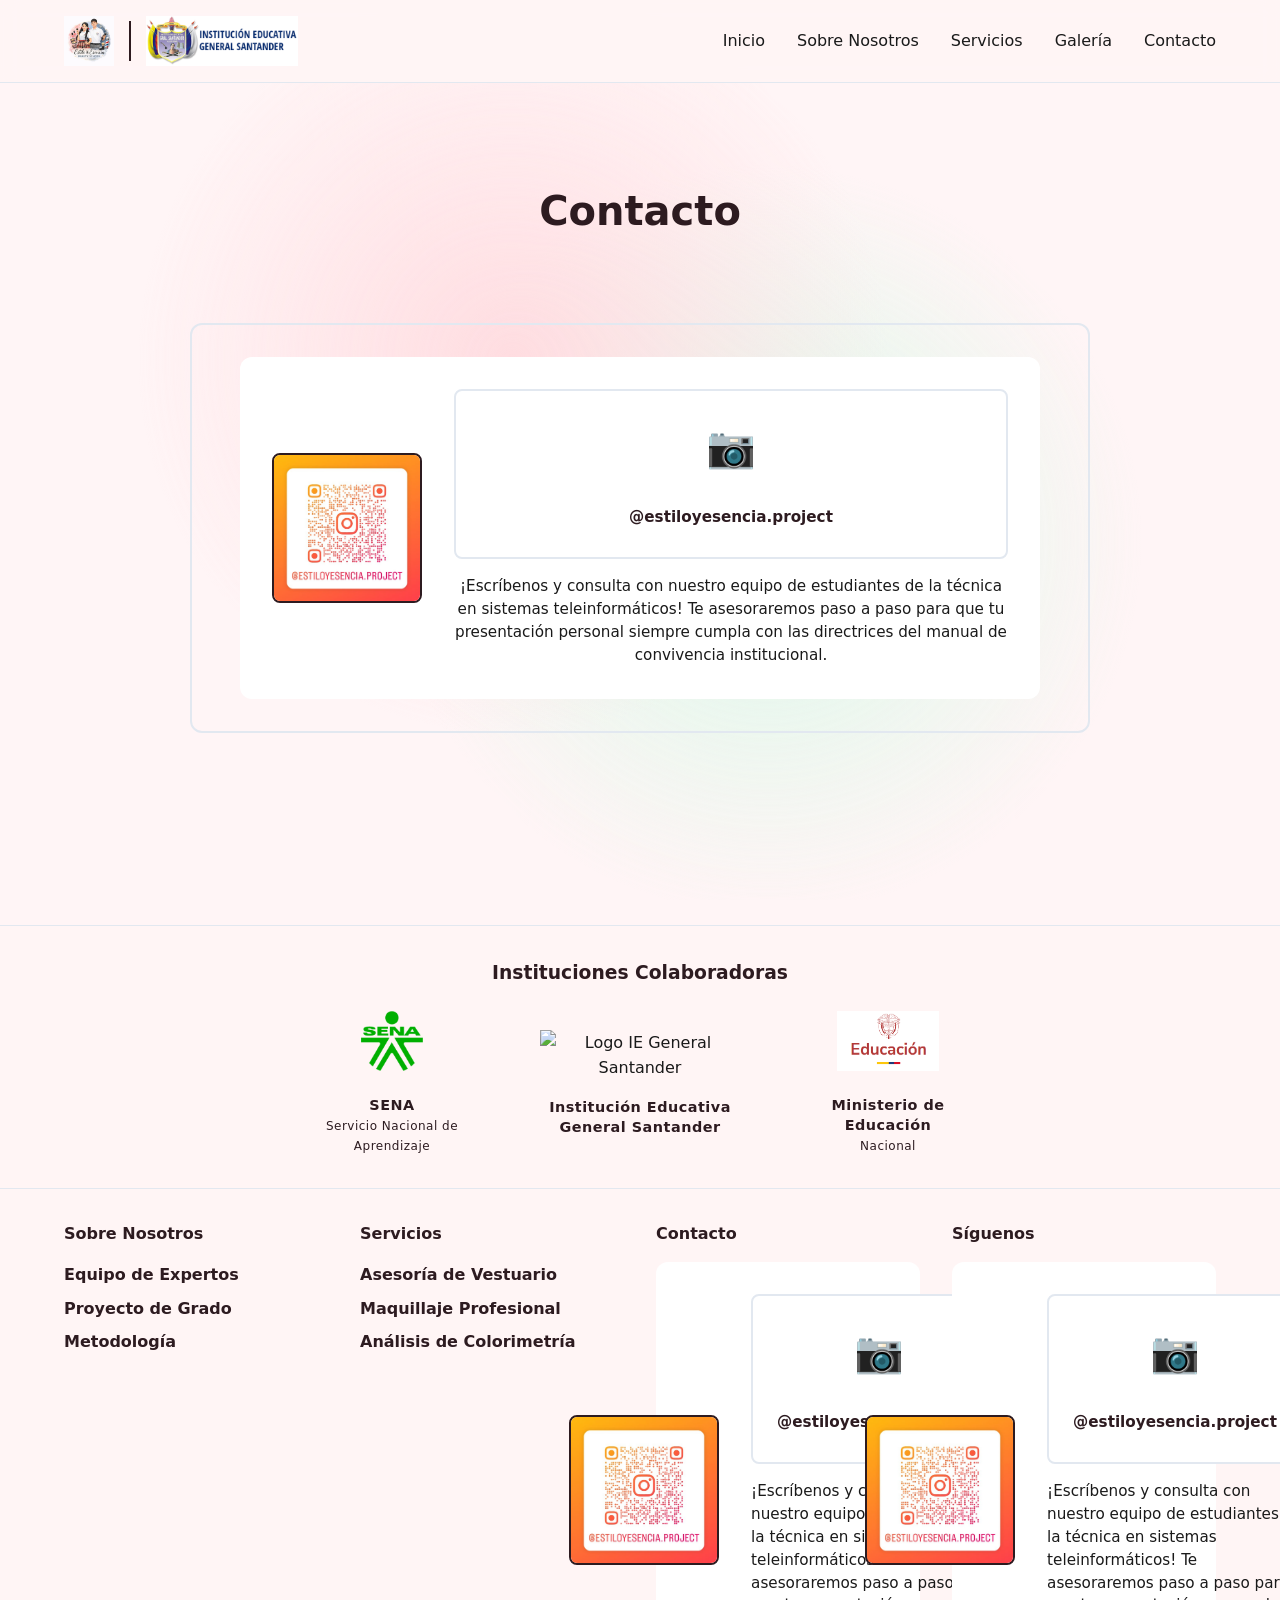
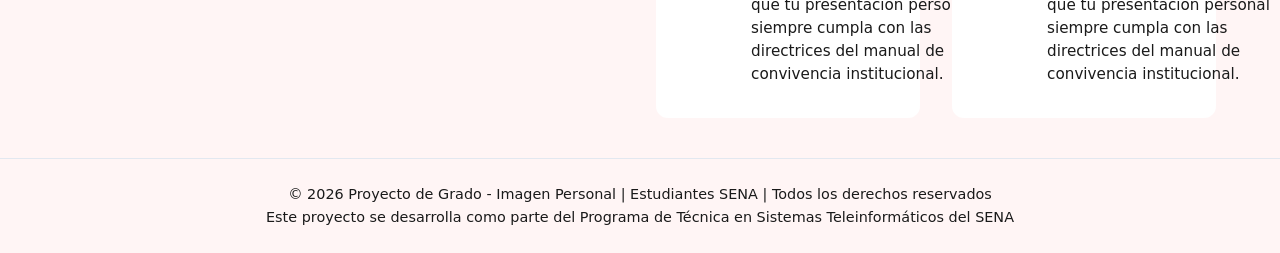
==== contacto.html @ 5fbb7114 "UI/UX Refactor: Update color palette, contrast and add interactive cursor effect" ====
<!DOCTYPE html>
<html lang="es">
<head>
    <meta charset="UTF-8">
    <meta name="viewport" content="width=device-width, initial-scale=1.0">
    <title>Contacto - Proyecto de Grado Imagen Personal</title>
    <link rel="stylesheet" href="css/global.css">
    <link rel="stylesheet" href="css/contacto.css">
</head>
<body>
    <!-- NAVBAR -->
    <nav class="navbar">
        <div class="navbar-container">
            <div class="navbar-brand logo-container">
                <img src="assets/images/escudo.jpg" alt="Escudo" class="brand-logo">
                <div class="brand-divider"></div>
                <img src="assets/images/IE_general_santander.png" alt="IE General Santander" class="brand-logo">
            </div>
            <ul class="nav-menu">
                <li><a href="index.html" class="nav-link" data-page="inicio">Inicio</a></li>
                <li><a href="sobre-mi.html" class="nav-link" data-page="sobre-mi">Sobre Nosotros</a></li>
                <li><a href="servicios.html" class="nav-link" data-page="servicios">Servicios</a></li>
                <li><a href="galeria.html" class="nav-link" data-page="galeria">Galería</a></li>
                <li><a href="contacto.html" class="nav-link" data-page="contacto">Contacto</a></li>
            </ul>
        </div>
    </nav>

    <!-- CONTENIDO PRINCIPAL -->
    <main class="container">
        <section class="contact-section">
            <div class="contact-header">
                <h2>Contacto</h2>
            </div>
            <div class="contact-quick-options" style="text-align: center;">
                <div class="instagram-contact-container">
                    <img src="assets/images/instagram_qr.jpeg" alt="Instagram QR" class="ig-qr">
                    <div class="ig-info">
                        <a href="https://www.instagram.com/estiloyesencia.project?utm_source=qr&igsh=MWtpdmNqeDRlZnhzNg==" class="quick-btn instagram" target="_blank" rel="noopener noreferrer">
                            <span class="icon">📷</span>
                            <span class="label">@estiloyesencia.project</span>
                        </a>
                        <p class="ig-copy">¡Escríbenos y consulta con nuestro equipo de estudiantes de la técnica en sistemas teleinformáticos! Te asesoraremos paso a paso para que tu presentación personal siempre cumpla con las directrices del manual de convivencia institucional.</p>
                    </div>
                </div>
            </div>
        </section>
    </main>

    <!-- FOOTER -->
    <footer class="footer">
        <div class="footer-institutional-logos">
            <h3>Instituciones Colaboradoras</h3>
            <div class="logos-container">
                <div class="logo-item">
                    <img src="assets/images/sena.png" alt="Logo SENA" class="institutional-logo">
                    <p class="institutional-text"><strong>SENA</strong><br><small>Servicio Nacional de Aprendizaje</small></p>
                </div>
                <div class="logo-item">
                    <img src="assets/images/IE_General_Santander.jpg" alt="Logo IE General Santander" class="institutional-logo">
                    <p class="institutional-text"><strong>Institución Educativa General Santander</strong></p>
                </div>
                <div class="logo-item">
                    <img src="assets/images/Ministerio de educacion.png" alt="Logo Ministerio de Educación" class="institutional-logo">
                    <p class="institutional-text"><strong>Ministerio de Educación</strong><br><small>Nacional</small></p>
                </div>
                
            </div>
        </div>

        <div class="footer-container">
            <div class="footer-section">
                <h4>Sobre Nosotros</h4>
                <ul>
                    <li><a href="sobre-mi.html">Equipo de Expertos</a></li>
                    <li><a href="index.html">Proyecto de Grado</a></li>
                    <li><a href="sobre-mi.html">Metodología</a></li>
                </ul>
            </div>
            
            <div class="footer-section">
                <h4>Servicios</h4>
                <ul>
                    <li><a href="servicios.html">Asesoría de Vestuario</a></li>
                    <li><a href="servicios.html">Maquillaje Profesional</a></li>
                    <li><a href="servicios.html">Análisis de Colorimetría</a></li>
                </ul>
            </div>

            <div class="footer-section">
                <h4>Contacto</h4>
                <ul>
                    
                    <li><div class="instagram-contact-container">
                    <img src="assets/images/instagram_qr.jpeg" alt="Instagram QR" class="ig-qr">
                    <div class="ig-info">
                        <a href="https://www.instagram.com/estiloyesencia.project?utm_source=qr&igsh=MWtpdmNqeDRlZnhzNg==" class="quick-btn instagram" target="_blank" rel="noopener noreferrer">
                            <span class="icon">📷</span>
                            <span class="label">@estiloyesencia.project</span>
                        </a>
                        <p class="ig-copy">¡Escríbenos y consulta con nuestro equipo de estudiantes de la técnica en sistemas teleinformáticos! Te asesoraremos paso a paso para que tu presentación personal siempre cumpla con las directrices del manual de convivencia institucional.</p>
                    </div>
                </div></li>
                    
                </ul>
            </div>

            <div class="footer-section">
                <h4>Síguenos</h4>
                <div class="social-icons">
                    
                    <div class="instagram-contact-container">
                    <img src="assets/images/instagram_qr.jpeg" alt="Instagram QR" class="ig-qr">
                    <div class="ig-info">
                        <a href="https://www.instagram.com/estiloyesencia.project?utm_source=qr&igsh=MWtpdmNqeDRlZnhzNg==" class="quick-btn instagram" target="_blank" rel="noopener noreferrer">
                            <span class="icon">📷</span>
                            <span class="label">@estiloyesencia.project</span>
                        </a>
                        <p class="ig-copy">¡Escríbenos y consulta con nuestro equipo de estudiantes de la técnica en sistemas teleinformáticos! Te asesoraremos paso a paso para que tu presentación personal siempre cumpla con las directrices del manual de convivencia institucional.</p>
                    </div>
                </div>
                    
                </div>
            </div>
        </div>

        <div class="footer-bottom">
            <p>&copy; 2026 Proyecto de Grado - Imagen Personal | Estudiantes SENA | Todos los derechos reservados</p>
            <p class="footer-disclaimer">Este proyecto se desarrolla como parte del Programa de Técnica en Sistemas Teleinformáticos del SENA</p>
        </div>
    </footer>

    <script src="js/main.js"></script>
</body>
</html>
---- css/global.css ----
/* GLOBAL.CSS - Estilos Compartidos y Tema */

* {
    margin: 0;
    padding: 0;
    box-sizing: border-box;
}

:root {
    --primary-color: #2D1B20;
    --text-color: #1A1A1A;
    --light-bg: #FFF5F6;
    --border-color: #e2e8f0;
    --white: #ffffff;
    
    --blob-rose: #FFD6DB;
    --blob-mint: #D1FAE5;
    --spark-neon: #39ff14;
    --spark-rose: #ff66b2;

    --font-main: 'Inter', 'Segoe UI', system-ui, sans-serif;
    --font-size-base: 16px;
    --line-height-base: 1.6;

    --spacing-xs: 0.5rem;
    --spacing-sm: 1rem;
    --spacing-md: 1.5rem;
    --spacing-lg: 2rem;
    --spacing-xl: 3rem;
}

html {
    scroll-behavior: smooth;
}

body {
    font-family: var(--font-main);
    font-size: var(--font-size-base);
    line-height: var(--line-height-base);
    color: var(--text-color);
    background-color: var(--light-bg);
    overflow-x: hidden;
    position: relative;
    z-index: 0;
}

/* Base Content Layer */
.container, .navbar, .footer {
    position: relative;
    z-index: 1;
    pointer-events: auto;
}

/* Translucent Gradient Blobs */
.background-blobs {
    position: fixed;
    top: 0;
    left: 0;
    width: 100vw;
    height: 100vh;
    z-index: -1;
    pointer-events: none;
    background-image: 
        radial-gradient(circle at calc(var(--mouse-x, 50%) - 10%) calc(var(--mouse-y, 50%) - 10%), var(--blob-rose) 0%, transparent 40%),
        radial-gradient(circle at calc(var(--mouse-x, 50%) + 10%) calc(var(--mouse-y, 50%) + 10%), var(--blob-mint) 0%, transparent 40%);
    opacity: 0.8;
    transition: background 0.1s ease;
}

/* Cursor Sparks Canvas/Elements */
.cursor-spark {
    position: fixed;
    width: 6px;
    height: 6px;
    border-radius: 50%;
    pointer-events: none;
    z-index: -2;
    transition: transform 0.6s ease-out, opacity 0.6s ease-out;
}

/* Micro-scale interaction on structural elements */
.profile-card, .service-card, .gallery-item, .logo-item, .btn {
    transition: transform 0.3s ease, opacity 0.3s ease;
}

.profile-card:hover, .service-card:hover, .gallery-item:hover, .logo-item:hover {
    transform: scale(1.01);
}

h1, h2, h3, h4 {
    color: var(--primary-color);
    font-weight: 700;
    margin-bottom: var(--spacing-md);
}

a {
    color: var(--primary-color);
    text-decoration: none;
    transition: color 0.3s ease;
    font-weight: 600;
}

a:hover {
    color: var(--text-color);
}

.navbar {
    background-color: rgba(255, 245, 246, 0.9);
    border-bottom: 1px solid var(--border-color);
    padding: var(--spacing-sm) 0;
    position: sticky;
    top: 0;
    backdrop-filter: blur(10px);
}

.navbar-container {
    max-width: 1200px;
    margin: 0 auto;
    padding: 0 var(--spacing-md);
    display: flex;
    justify-content: space-between;
    align-items: center;
}

.logo-container {
    display: flex;
    align-items: center;
    gap: 15px;
}

.brand-logo {
    height: 50px;
    object-fit: contain;
}

.brand-divider {
    width: 2px;
    height: 40px;
    background-color: var(--primary-color);
}

.nav-menu {
    display: flex;
    list-style: none;
    gap: var(--spacing-lg);
}

.nav-link {
    color: var(--text-color);
    font-weight: 500;
    padding-bottom: 0.25rem;
}

.nav-link:hover {
    color: var(--primary-color);
}

.btn {
    display: inline-block;
    padding: var(--spacing-sm) var(--spacing-lg);
    border-radius: 8px;
    font-weight: 600;
    cursor: pointer;
    text-align: center;
    border: 2px solid var(--primary-color);
}

.btn-primary {
    background-color: var(--primary-color);
    color: var(--light-bg);
}

.btn-primary:hover {
    background-color: var(--text-color);
    color: var(--white);
}

.btn-secondary {
    background-color: transparent;
    color: var(--primary-color);
}

.btn-secondary:hover {
    background-color: var(--primary-color);
    color: var(--light-bg);
}

.container {
    max-width: 1200px;
    margin: 0 auto;
    padding: var(--spacing-xl) var(--spacing-md);
}

.footer {
    background-color: rgba(255, 245, 246, 0.9);
    border-top: 1px solid var(--border-color);
    margin-top: var(--spacing-xl);
}

.footer-institutional-logos {
    padding: var(--spacing-lg) var(--spacing-md);
    text-align: center;
    border-bottom: 1px solid var(--border-color);
}

.logos-container {
    display: flex;
    justify-content: center;
    gap: var(--spacing-xl);
    flex-wrap: wrap;
    align-items: center;
}

.logo-item {
    text-align: center;
    max-width: 200px;
}

.institutional-logo {
    height: 60px;
    margin-bottom: var(--spacing-sm);
    object-fit: contain;
}

.institutional-text {
    font-family: var(--font-main);
    font-weight: 600;
    font-size: 0.9rem;
    color: var(--primary-color);
    line-height: 1.4;
    letter-spacing: 0.5px;
}

.institutional-text small {
    font-weight: 400;
}

.footer-container {
    max-width: 1200px;
    margin: 0 auto;
    padding: var(--spacing-lg) var(--spacing-md);
    display: grid;
    grid-template-columns: repeat(auto-fit, minmax(200px, 1fr));
    gap: var(--spacing-lg);
}

.footer-section h4 {
    margin-bottom: var(--spacing-sm);
}

.footer-section ul {
    list-style: none;
}

.footer-section li {
    margin-bottom: var(--spacing-xs);
}

.footer-bottom {
    text-align: center;
    padding: var(--spacing-md);
    border-top: 1px solid var(--border-color);
    font-size: 0.9rem;
    color: var(--text-color);
}

.instagram-contact-container {
    display: flex;
    align-items: center;
    justify-content: center;
    gap: var(--spacing-lg);
    background: var(--white);
    padding: var(--spacing-lg);
    border-radius: 12px;
    box-shadow: var(--shadow-light);
    max-width: 800px;
    margin: 0 auto;
}

.ig-qr {
    width: 150px;
    height: 150px;
    object-fit: cover;
    border-radius: 8px;
    border: 2px solid var(--primary-color);
}

.ig-info {
    flex: 1;
    display: flex;
    flex-direction: column;
    gap: var(--spacing-sm);
}

.quick-btn.instagram {
    display: inline-flex;
    align-items: center;
    gap: 10px;
    font-size: 1.2rem;
}

.ig-copy {
    font-size: 0.95rem;
    line-height: 1.5;
    color: var(--text-color);
}

@media (max-width: 768px) {
    .instagram-contact-container {
        flex-direction: column;
        text-align: center;
    }
}
---- css/contacto.css ----
/* =========================================
   CONTACTO.CSS - Estilos de la Página de Contacto
   Layout Responsivo de 1 Columna
   ========================================= */

/* SECCIÓN CONTACTO */
.contact-section {
    padding: var(--spacing-xl) 0;
    max-width: 900px;
    margin: 0 auto;
}

.contact-header {
    text-align: center;
    margin-bottom: var(--spacing-xl);
}

.contact-header h2 {
    font-size: 2.5rem;
    font-family: var(--font-script);
    color: var(--primary-color);
    margin-bottom: var(--spacing-md);
    position: relative;
    padding-bottom: var(--spacing-lg);
}

.contact-header h2::after {
    content: '';
    position: absolute;
    bottom: 0;
    left: 50%;
    transform: translateX(-50%);
    width: 80px;
    height: 3px;
    background: linear-gradient(90deg, transparent, var(--accent-color), transparent);
    border-radius: 2px;
}

.contact-subtitle {
    font-size: 1.1rem;
    color: var(--text-color);
    font-style: italic;
    opacity: 0.85;
    max-width: 700px;
    margin: 0 auto;
    line-height: 1.6;
}

/* SECCIÓN RÁPIDA DE CONTACTO */
.contact-quick-options {
    background: linear-gradient(135deg, var(--secondary-color), var(--white));
    padding: var(--spacing-lg);
    border-radius: 12px;
    border: 2px solid var(--border-color);
    margin-bottom: var(--spacing-xl);
    text-align: center;
}

.contact-quick-options h3 {
    color: var(--primary-color);
    margin-bottom: var(--spacing-lg);
    font-size: 1.3rem;
}

.quick-contact-buttons {
    display: grid;
    grid-template-columns: repeat(auto-fit, minmax(120px, 1fr));
    gap: var(--spacing-md);
}

.quick-btn {
    display: flex;
    flex-direction: column;
    align-items: center;
    justify-content: center;
    padding: var(--spacing-md);
    background: var(--white);
    border: 2px solid var(--border-color);
    border-radius: 8px;
    text-decoration: none;
    transition: all 0.3s ease;
    color: var(--text-color);
}

.quick-btn:hover {
    transform: translateY(-6px);
    box-shadow: var(--shadow-medium);
    border-color: var(--accent-color);
}

.quick-btn .icon {
    font-size: 2.5rem;
    margin-bottom: var(--spacing-sm);
}

.quick-btn .label {
    font-weight: 600;
    color: var(--primary-color);
    font-size: 0.95rem;
    margin-bottom: 4px;
}

.quick-btn .sublabel {
    font-size: 0.75rem;
    color: #999;
}

/* DIVISOR */
.contact-divider {
    text-align: center;
    margin: var(--spacing-xl) 0;
    position: relative;
    color: #999;
    font-size: 0.9rem;
}

.contact-divider::before {
    content: '';
    position: absolute;
    top: 50%;
    left: 0;
    right: 0;
    height: 1px;
    background: var(--border-color);
}

.contact-divider span {
    position: relative;
    background: var(--white);
    padding: 0 var(--spacing-md);
}

/* CONTENEDOR DEL FORMULARIO */
.contact-form-wrapper {
    display: grid;
    grid-template-columns: 1fr;
    gap: var(--spacing-lg);
}

/* FORMULARIO */
.contact-form {
    background: linear-gradient(135deg, var(--secondary-color), var(--white));
    padding: var(--spacing-lg);
    border: 2px solid var(--border-color);
    border-radius: 12px;
    box-shadow: var(--shadow-light);
}

.contact-form h3 {
    color: var(--primary-color);
    margin-bottom: var(--spacing-md);
    font-size: 1.4rem;
}

.form-subtitle {
    color: var(--text-color);
    font-size: 0.95rem;
    margin-bottom: var(--spacing-lg);
    opacity: 0.85;
}

/* GRUPOS DE FORMULARIO */
.form-group {
    margin-bottom: var(--spacing-lg);
}

.form-group label {
    display: block;
    margin-bottom: 8px;
    color: var(--primary-color);
    font-weight: 600;
    font-size: 0.95rem;
}

.form-group input,
.form-group select,
.form-group textarea {
    width: 100%;
    padding: 12px;
    border: 2px solid var(--border-color);
    border-radius: 6px;
    font-size: 1rem;
    font-family: inherit;
    transition: all 0.3s ease;
    background-color: var(--white);
}

.form-group input:focus,
.form-group select:focus,
.form-group textarea:focus {
    outline: none;
    border-color: var(--accent-color);
    box-shadow: 0 0 0 3px rgba(232, 163, 176, 0.1);
    background-color: rgba(245, 230, 232, 0.3);
}

.form-group input::placeholder,
.form-group textarea::placeholder {
    color: #ccc;
}

.form-group textarea {
    resize: vertical;
    min-height: 120px;
}

/* FILA DE FORMULARIO (FECHA Y HORA LADO A LADO) */
.form-row {
    display: grid;
    grid-template-columns: 1fr 1fr;
    gap: var(--spacing-md);
}

/* BOTÓN DE ENVÍO */
.form-submit {
    display: flex;
    justify-content: center;
    margin-top: var(--spacing-lg);
}

.form-submit .btn {
    min-width: 220px;
    padding: 14px 30px;
    font-size: 1rem;
}

/* CAJA DE INFORMACIÓN */
.contact-info-box {
    background: linear-gradient(135deg, #d4e8f0, var(--white));
    padding: var(--spacing-lg);
    border: 2px solid #a8d8f0;
    border-radius: 12px;
    box-shadow: var(--shadow-light);
}

.contact-info-box h3 {
    color: var(--primary-color);
    margin-bottom: var(--spacing-lg);
    font-size: 1.3rem;
    text-align: center;
}

.info-content {
    display: grid;
    grid-template-columns: 1fr;
    gap: var(--spacing-md);
}

.info-item {
    display: flex;
    gap: var(--spacing-md);
    padding: var(--spacing-md);
    background: var(--white);
    border-radius: 8px;
    border-left: 4px solid #a8d8f0;
}

.info-icon {
    font-size: 2rem;
    flex-shrink: 0;
}

.info-item strong {
    display: block;
    color: var(--primary-color);
    margin-bottom: 4px;
    font-size: 0.95rem;
}

.info-item p {
    font-size: 0.9rem;
    color: var(--text-color);
    margin: 0;
    line-height: 1.6;
}

.info-item a {
    color: var(--accent-color);
    font-weight: 600;
    text-decoration: none;
}

.info-item a:hover {
    text-decoration: underline;
}

/* RESPONSIVE */
@media (max-width: 768px) {
    .contact-section {
        padding: var(--spacing-lg) 0;
    }

    .contact-header h2 {
        font-size: 1.8rem;
        margin-bottom: var(--spacing-sm);
        padding-bottom: var(--spacing-md);
    }

    .contact-subtitle {
        font-size: 0.95rem;
    }

    .contact-quick-options {
        padding: var(--spacing-md);
        margin-bottom: var(--spacing-lg);
    }

    .quick-contact-buttons {
        grid-template-columns: repeat(2, 1fr);
        gap: var(--spacing-sm);
    }

    .quick-btn {
        padding: var(--spacing-sm);
    }

    .quick-btn .icon {
        font-size: 2rem;
    }

    .contact-form-wrapper {
        gap: var(--spacing-md);
    }

    .contact-form,
    .contact-info-box {
        padding: var(--spacing-md);
    }

    .form-row {
        grid-template-columns: 1fr;
        gap: var(--spacing-sm);
    }

    .form-submit .btn {
        min-width: 100%;
    }

    .info-item {
        flex-direction: column;
        align-items: flex-start;
    }

    .info-icon {
        font-size: 1.5rem;
    }
}

@media (max-width: 480px) {
    .contact-section {
        padding: var(--spacing-md) 0;
    }

    .contact-header h2 {
        font-size: 1.5rem;
    }

    .contact-subtitle {
        font-size: 0.9rem;
    }

    .quick-contact-buttons {
        grid-template-columns: 1fr;
    }

    .contact-divider {
        margin: var(--spacing-lg) 0;
    }

    .form-group input,
    .form-group select,
    .form-group textarea {
        padding: 10px;
        font-size: 16px;
    }

    .form-group label {
        font-size: 0.9rem;
    }

    .info-content {
        gap: var(--spacing-sm);
    }

    .info-item {
        padding: var(--spacing-sm);
    }
}

/* FORMULARIO DE CONTACTO */
.contact-form {
    background: linear-gradient(135deg, var(--secondary-color), var(--white));
    padding: var(--spacing-lg);
    border-radius: 12px;
    box-shadow: var(--shadow-light);
    border: 2px solid var(--border-color);
}

/* FORMULARIO DE AGENDAMIENTO UNIVERSAL */
.booking-form {
    width: 100%;
}

.booking-form h3 {
    color: var(--primary-color);
    margin-bottom: var(--spacing-md);
    font-size: 1.5rem;
    font-weight: 700;
    text-align: center;
}

.booking-form .form-subtitle {
    text-align: center;
    color: var(--text-color);
    margin-bottom: var(--spacing-lg);
    font-size: 0.95rem;
    font-weight: 500;
    opacity: 0.85;
}

.booking-form .form-group {
    margin-bottom: var(--spacing-md);
}

.booking-form label {
    display: block;
    margin-bottom: var(--spacing-xs);
    color: var(--primary-color);
    font-weight: 700;
    font-size: 0.95rem;
}

.booking-form input,
.booking-form select,
.booking-form textarea {
    width: 100%;
    padding: var(--spacing-sm);
    border: 2px solid var(--border-color);
    border-radius: 8px;
    font-family: var(--font-main);
    font-size: 1rem;
    color: var(--text-color);
    background-color: var(--white);
    transition: all 0.3s ease;
}

.booking-form input:focus,
.booking-form select:focus,
.booking-form textarea:focus {
    outline: none;
    border-color: var(--accent-color);
    box-shadow: 0 0 0 4px rgba(232, 163, 176, 0.15);
    background-color: #fefbfc;
}

.booking-form select {
    cursor: pointer;
    appearance: none;
    background-image: url("data:image/svg+xml;charset=UTF-8,%3csvg xmlns='http://www.w3.org/2000/svg' viewBox='0 0 24 24' fill='none' stroke='%23e8a3b0' stroke-width='2' stroke-linecap='round' stroke-linejoin='round'%3e%3cpolyline points='6 9 12 15 18 9'%3e%3c/polyline%3e%3c/svg%3e");
    background-repeat: no-repeat;
    background-position: right 8px center;
    background-size: 20px;
    padding-right: 35px;
}

.booking-form select option {
    color: var(--text-color);
    background-color: var(--white);
    padding: var(--spacing-md);
}

.booking-form select option:checked {
    background: linear-gradient(var(--accent-light), var(--accent-light));
    color: var(--primary-color);
}

.form-row {
    display: flex;
    gap: var(--spacing-md);
}

.form-row .form-group {
    flex: 1;
}

.booking-form textarea {
    resize: vertical;
    min-height: 100px;
}

/* BOTÓN DE ENVÍO DEL FORMULARIO */
.form-submit {
    margin-top: var(--spacing-lg);
}

.form-submit .btn {
    width: 100%;
    padding: var(--spacing-md) var(--spacing-lg);
    font-size: 1rem;
    letter-spacing: 1px;
    transition: all 0.4s cubic-bezier(0.4, 0, 0.2, 1);
}

.form-submit .btn:hover {
    transform: translateY(-2px);
}

.form-submit .btn:active {
    transform: translateY(0);
}

.form-group {
    margin-bottom: var(--spacing-md);
}

.form-group label {
    display: block;
    margin-bottom: var(--spacing-xs);
    color: var(--primary-color);
    font-weight: 700;
    font-size: 0.95rem;
}

.form-group input,
.form-group textarea {
    width: 100%;
    padding: var(--spacing-sm);
    border: 2px solid var(--border-color);
    border-radius: 6px;
    font-family: var(--font-main);
    font-size: 1rem;
    color: var(--text-color);
    background-color: var(--white);
    transition: all 0.3s ease;
}

.form-group input:focus,
.form-group textarea:focus {
    outline: none;
    border-color: var(--accent-color);
    box-shadow: 0 0 0 4px rgba(232, 163, 176, 0.15);
    background-color: #fefbfc;
}

.contact-form .btn {
    width: 100%;
    margin-top: var(--spacing-md);
}

/* INFORMACIÓN DE CONTACTO Y REDES SOCIALES */
.contact-info {
    display: flex;
    flex-direction: column;
    gap: var(--spacing-lg);
}
    font-weight: 600;
}

.social-links {
    display: flex;
    flex-direction: column;
    gap: var(--spacing-md);
}

.social-link {
    display: flex;
    align-items: center;
    gap: var(--spacing-md);
    padding: var(--spacing-md);
    border: 2px solid var(--border-color);
    border-radius: 10px;
    background: linear-gradient(135deg, var(--white), var(--secondary-color));
    color: var(--text-color);
    text-decoration: none;
    transition: all 0.4s cubic-bezier(0.4, 0, 0.2, 1);
    font-weight: 700;
    box-shadow: var(--shadow-light);
    letter-spacing: 0.5px;
}

.social-link:hover {
    transform: translateY(-4px);
    box-shadow: var(--shadow-medium);
}

.social-link .icon {
    font-size: 1.75rem;
    display: flex;
    align-items: center;
    justify-content: center;
}

.social-link.whatsapp {
    border-color: #25d366;
}

.social-link.whatsapp:hover {
    background: linear-gradient(135deg, #25d366, #128c7e);
    color: var(--white);
    border-color: #128c7e;
    box-shadow: 0 8px 16px rgba(37, 211, 102, 0.3);
}

.social-link.instagram {
    border-color: #e4405f;
}

.social-link.instagram:hover {
    background: linear-gradient(135deg, #e4405f, #d93775);
    color: var(--white);
    border-color: #d93775;
    box-shadow: 0 8px 16px rgba(228, 64, 95, 0.3);
}

.social-link.instagram:hover {
    border-color: #e4405f;
    color: #e4405f;
}

/* RESPONSIVE CONTACTO */
@media (max-width: 768px) {
    .contact-section h2 {
        font-size: 2rem;
    }

    .contact-container {
        grid-template-columns: 1fr;
        gap: var(--spacing-lg);
    }

    .contact-form {
        padding: var(--spacing-md);
    }

    .social-links {
        flex-direction: row;
    }

    .social-link {
        flex: 1;
        justify-content: center;
    }
}

@media (max-width: 480px) {
    .contact-section h2 {
        font-size: 1.5rem;
    }

    .contact-form h3,
    .contact-info h3 {
        font-size: 1.25rem;
    }

    .social-links {
        flex-direction: column;
    }

    .social-link {
        justify-content: flex-start;
    }

    .form-group input,
    .form-group textarea {
        padding: 0.75rem;
    }
}
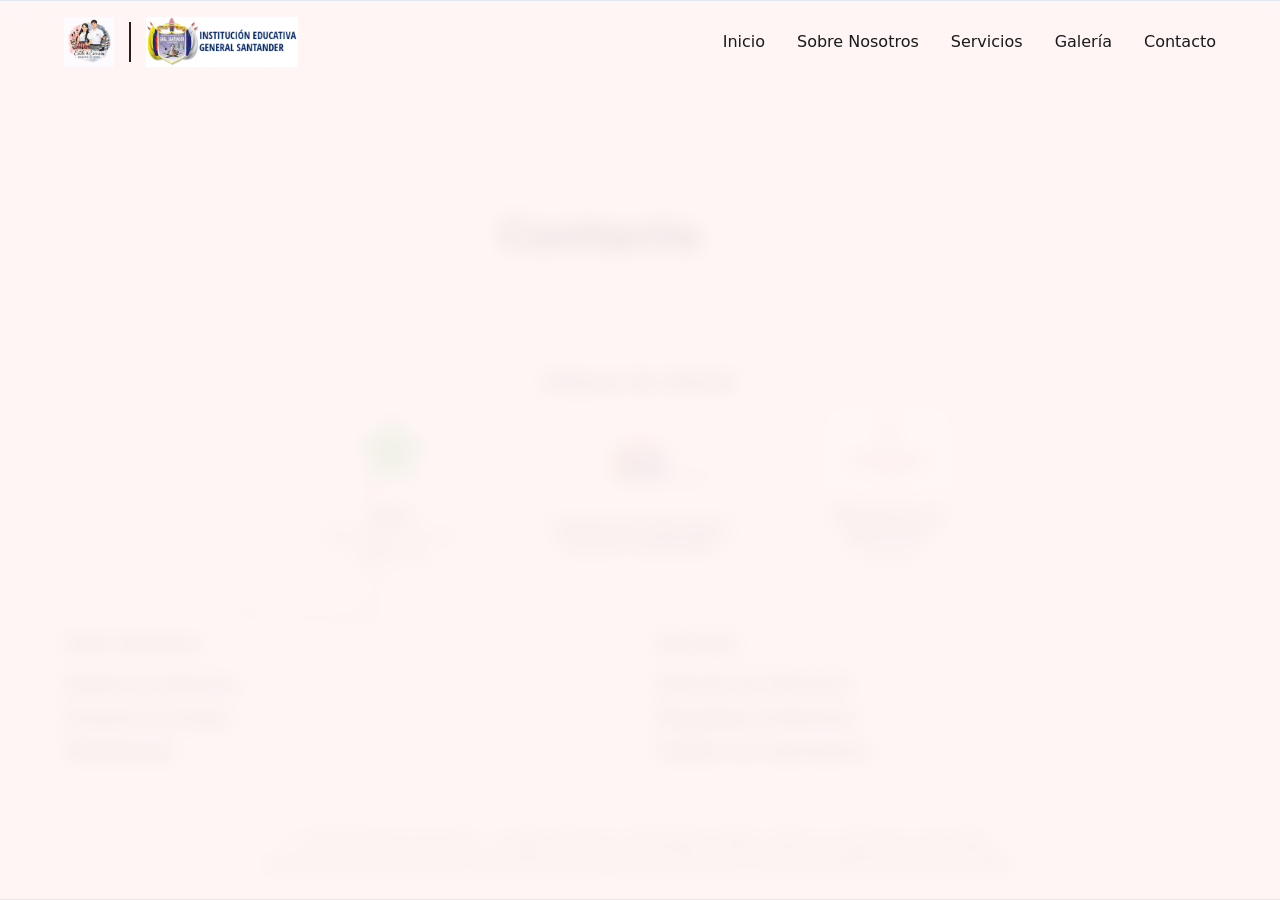
==== commit b7eb2b17: "Fix Layout & Layering: Unified Footer and Fixed Navigation" ====
--- a/contacto.html
+++ b/contacto.html
@@ -1,12 +1,14 @@
 <!DOCTYPE html>
 <html lang="es">
+
 <head>
     <meta charset="UTF-8">
     <meta name="viewport" content="width=device-width, initial-scale=1.0">
-    <title>Contacto - Proyecto de Grado Imagen Personal</title>
+    <title>Contacto</title>
     <link rel="stylesheet" href="css/global.css">
     <link rel="stylesheet" href="css/contacto.css">
 </head>
+
 <body>
     <!-- NAVBAR -->
     <nav class="navbar">
@@ -36,11 +38,14 @@
                 <div class="instagram-contact-container">
                     <img src="assets/images/instagram_qr.jpeg" alt="Instagram QR" class="ig-qr">
                     <div class="ig-info">
-                        <a href="https://www.instagram.com/estiloyesencia.project?utm_source=qr&igsh=MWtpdmNqeDRlZnhzNg==" class="quick-btn instagram" target="_blank" rel="noopener noreferrer">
+                        <a href="https://www.instagram.com/estiloyesencia.project?utm_source=qr&igsh=MWtpdmNqeDRlZnhzNg=="
+                            class="quick-btn instagram" target="_blank" rel="noopener noreferrer">
                             <span class="icon">📷</span>
                             <span class="label">@estiloyesencia.project</span>
                         </a>
-                        <p class="ig-copy">¡Escríbenos y consulta con nuestro equipo de estudiantes de la técnica en sistemas teleinformáticos! Te asesoraremos paso a paso para que tu presentación personal siempre cumpla con las directrices del manual de convivencia institucional.</p>
+                        <p class="ig-copy">¡Escríbenos y consulta con nuestro equipo de estudiantes de la técnica en
+                            sistemas teleinformáticos! Te asesoraremos paso a paso para que tu presentación personal
+                            siempre cumpla con las directrices del manual de convivencia institucional.</p>
                     </div>
                 </div>
             </div>
@@ -50,24 +55,22 @@
     <!-- FOOTER -->
     <footer class="footer">
         <div class="footer-institutional-logos">
-            <h3>Instituciones Colaboradoras</h3>
+            <h3>Enlaces de Interés</h3>
             <div class="logos-container">
                 <div class="logo-item">
                     <img src="assets/images/sena.png" alt="Logo SENA" class="institutional-logo">
                     <p class="institutional-text"><strong>SENA</strong><br><small>Servicio Nacional de Aprendizaje</small></p>
                 </div>
                 <div class="logo-item">
-                    <img src="assets/images/IE_General_Santander.jpg" alt="Logo IE General Santander" class="institutional-logo">
+                    <img src="assets/images/logo_colgesan.png" alt="Logo IE General Santander" class="institutional-logo">
                     <p class="institutional-text"><strong>Institución Educativa General Santander</strong></p>
                 </div>
                 <div class="logo-item">
                     <img src="assets/images/Ministerio de educacion.png" alt="Logo Ministerio de Educación" class="institutional-logo">
                     <p class="institutional-text"><strong>Ministerio de Educación</strong><br><small>Nacional</small></p>
                 </div>
-                
             </div>
         </div>
-
         <div class="footer-container">
             <div class="footer-section">
                 <h4>Sobre Nosotros</h4>
@@ -77,7 +80,6 @@
                     <li><a href="sobre-mi.html">Metodología</a></li>
                 </ul>
             </div>
-            
             <div class="footer-section">
                 <h4>Servicios</h4>
                 <ul>
@@ -86,44 +88,7 @@
                     <li><a href="servicios.html">Análisis de Colorimetría</a></li>
                 </ul>
             </div>
-
-            <div class="footer-section">
-                <h4>Contacto</h4>
-                <ul>
-                    
-                    <li><div class="instagram-contact-container">
-                    <img src="assets/images/instagram_qr.jpeg" alt="Instagram QR" class="ig-qr">
-                    <div class="ig-info">
-                        <a href="https://www.instagram.com/estiloyesencia.project?utm_source=qr&igsh=MWtpdmNqeDRlZnhzNg==" class="quick-btn instagram" target="_blank" rel="noopener noreferrer">
-                            <span class="icon">📷</span>
-                            <span class="label">@estiloyesencia.project</span>
-                        </a>
-                        <p class="ig-copy">¡Escríbenos y consulta con nuestro equipo de estudiantes de la técnica en sistemas teleinformáticos! Te asesoraremos paso a paso para que tu presentación personal siempre cumpla con las directrices del manual de convivencia institucional.</p>
-                    </div>
-                </div></li>
-                    
-                </ul>
-            </div>
-
-            <div class="footer-section">
-                <h4>Síguenos</h4>
-                <div class="social-icons">
-                    
-                    <div class="instagram-contact-container">
-                    <img src="assets/images/instagram_qr.jpeg" alt="Instagram QR" class="ig-qr">
-                    <div class="ig-info">
-                        <a href="https://www.instagram.com/estiloyesencia.project?utm_source=qr&igsh=MWtpdmNqeDRlZnhzNg==" class="quick-btn instagram" target="_blank" rel="noopener noreferrer">
-                            <span class="icon">📷</span>
-                            <span class="label">@estiloyesencia.project</span>
-                        </a>
-                        <p class="ig-copy">¡Escríbenos y consulta con nuestro equipo de estudiantes de la técnica en sistemas teleinformáticos! Te asesoraremos paso a paso para que tu presentación personal siempre cumpla con las directrices del manual de convivencia institucional.</p>
-                    </div>
-                </div>
-                    
-                </div>
-            </div>
         </div>
-
         <div class="footer-bottom">
             <p>&copy; 2026 Proyecto de Grado - Imagen Personal | Estudiantes SENA | Todos los derechos reservados</p>
             <p class="footer-disclaimer">Este proyecto se desarrolla como parte del Programa de Técnica en Sistemas Teleinformáticos del SENA</p>
@@ -132,4 +97,5 @@
 
     <script src="js/main.js"></script>
 </body>
-</html>
+
+</html>
--- a/css/global.css
+++ b/css/global.css
@@ -42,13 +42,18 @@
     overflow-x: hidden;
     position: relative;
     z-index: 0;
+
+    padding-bottom: 450px;
 }
 
 /* Base Content Layer */
 .container, .navbar, .footer {
-    position: relative;
-    z-index: 1;
-    pointer-events: auto;
+    position: fixed;
+    bottom: 0;
+    width: 100%;
+    z-index: 9998;
+    background-color: rgba(255, 245, 246, 0.9);
+    border-top: 1px solid var(--border-color);
 }
 
 /* Translucent Gradient Blobs */
@@ -104,13 +109,19 @@
     color: var(--text-color);
 }
 
+header, nav {
+    position: fixed;
+    top: 0;
+    width: 100%;
+    z-index: 9999 !important;
+    backdrop-filter: blur(10px);
+    -webkit-backdrop-filter: blur(10px);
+    background: rgba(255, 245, 246, 0.8); /* Minimalist rose base with transparency */
+}
+
 .navbar {
-    background-color: rgba(255, 245, 246, 0.9);
     border-bottom: 1px solid var(--border-color);
     padding: var(--spacing-sm) 0;
-    position: sticky;
-    top: 0;
-    backdrop-filter: blur(10px);
 }
 
 .navbar-container {
@@ -192,9 +203,12 @@
 }
 
 .footer {
+    position: fixed;
+    bottom: 0;
+    width: 100%;
+    z-index: 9998;
     background-color: rgba(255, 245, 246, 0.9);
     border-top: 1px solid var(--border-color);
-    margin-top: var(--spacing-xl);
 }
 
 .footer-institutional-logos {
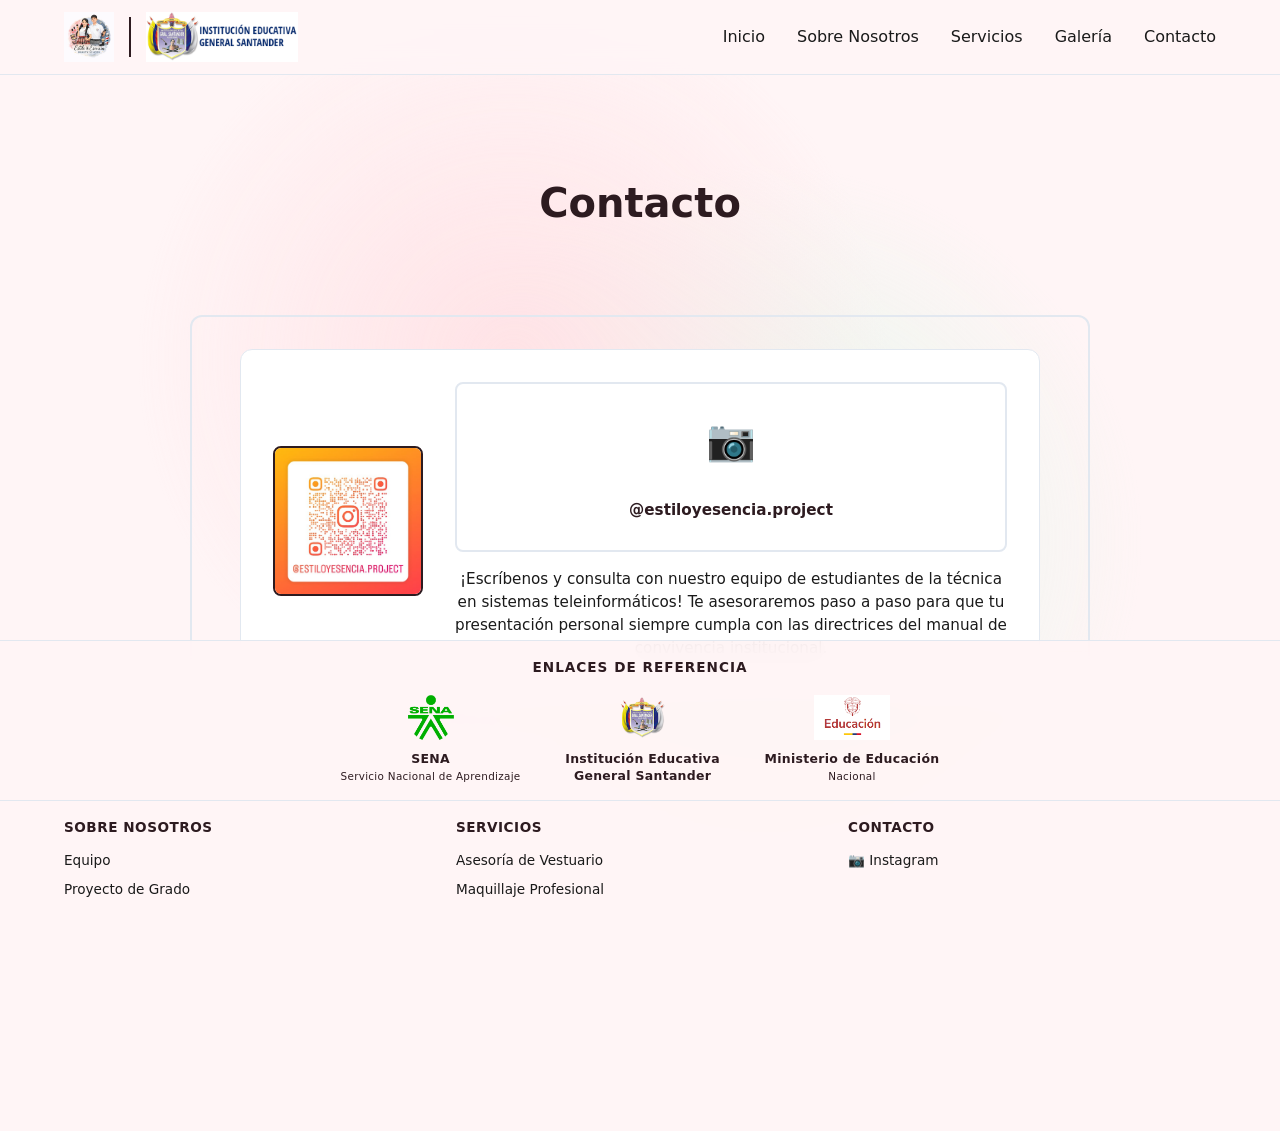
==== commit 6e8c5879: "Fix stacking context, unified footer, enlaces de referencia" ====
--- a/contacto.html
+++ b/contacto.html
@@ -53,9 +53,9 @@
     </main>
 
     <!-- FOOTER -->
-    <footer class="footer">
+        <footer class="footer">
         <div class="footer-institutional-logos">
-            <h3>Enlaces de Interés</h3>
+            <h3>Enlaces de Referencia</h3>
             <div class="logos-container">
                 <div class="logo-item">
                     <img src="assets/images/sena.png" alt="Logo SENA" class="institutional-logo">
@@ -75,9 +75,8 @@
             <div class="footer-section">
                 <h4>Sobre Nosotros</h4>
                 <ul>
-                    <li><a href="sobre-mi.html">Equipo de Expertos</a></li>
+                    <li><a href="sobre-mi.html">Equipo</a></li>
                     <li><a href="index.html">Proyecto de Grado</a></li>
-                    <li><a href="sobre-mi.html">Metodología</a></li>
                 </ul>
             </div>
             <div class="footer-section">
@@ -85,13 +84,18 @@
                 <ul>
                     <li><a href="servicios.html">Asesoría de Vestuario</a></li>
                     <li><a href="servicios.html">Maquillaje Profesional</a></li>
-                    <li><a href="servicios.html">Análisis de Colorimetría</a></li>
+                    <li><a href="servicios.html">Colorimetría</a></li>
+                </ul>
+            </div>
+            <div class="footer-section">
+                <h4>Contacto</h4>
+                <ul>
+                    <li><a href="https://www.instagram.com/estiloyesencia.project?utm_source=qr&igsh=MWtpdmNqeDRlZnhzNg==" target="_blank">📷 Instagram</a></li>
                 </ul>
             </div>
         </div>
         <div class="footer-bottom">
-            <p>&copy; 2026 Proyecto de Grado - Imagen Personal | Estudiantes SENA | Todos los derechos reservados</p>
-            <p class="footer-disclaimer">Este proyecto se desarrolla como parte del Programa de Técnica en Sistemas Teleinformáticos del SENA</p>
+            <p>&copy; 2026 Proyecto de Grado — Imagen Personal | Estudiantes SENA</p>
         </div>
     </footer>
 
--- a/css/global.css
+++ b/css/global.css
@@ -1,18 +1,20 @@
 /* GLOBAL.CSS - Estilos Compartidos y Tema */
 
+/* === RESET === */
 * {
     margin: 0;
     padding: 0;
     box-sizing: border-box;
 }
 
+/* === VARIABLES === */
 :root {
     --primary-color: #2D1B20;
     --text-color: #1A1A1A;
     --light-bg: #FFF5F6;
     --border-color: #e2e8f0;
     --white: #ffffff;
-    
+
     --blob-rose: #FFD6DB;
     --blob-mint: #D1FAE5;
     --spark-neon: #39ff14;
@@ -21,6 +23,9 @@
     --font-main: 'Inter', 'Segoe UI', system-ui, sans-serif;
     --font-size-base: 16px;
     --line-height-base: 1.6;
+
+    --nav-height: 75px;
+    --footer-height: 260px;
 
     --spacing-xs: 0.5rem;
     --spacing-sm: 1rem;
@@ -29,6 +34,7 @@
     --spacing-xl: 3rem;
 }
 
+/* === BASE === */
 html {
     scroll-behavior: smooth;
 }
@@ -40,88 +46,53 @@
     color: var(--text-color);
     background-color: var(--light-bg);
     overflow-x: hidden;
-    position: relative;
-    z-index: 0;
-
-    padding-bottom: 450px;
-}
-
-/* Base Content Layer */
-.container, .navbar, .footer {
-    position: fixed;
-    bottom: 0;
-    width: 100%;
-    z-index: 9998;
-    background-color: rgba(255, 245, 246, 0.9);
-    border-top: 1px solid var(--border-color);
-}
-
-/* Translucent Gradient Blobs */
+    /* Compensate for fixed navbar and footer */
+    padding-top: var(--nav-height);
+    padding-bottom: var(--footer-height);
+}
+
+/* === LAYER: Background Blobs — deepest, below all content === */
 .background-blobs {
     position: fixed;
     top: 0;
     left: 0;
     width: 100vw;
     height: 100vh;
-    z-index: -1;
+    z-index: -2;
     pointer-events: none;
-    background-image: 
+    background-image:
         radial-gradient(circle at calc(var(--mouse-x, 50%) - 10%) calc(var(--mouse-y, 50%) - 10%), var(--blob-rose) 0%, transparent 40%),
         radial-gradient(circle at calc(var(--mouse-x, 50%) + 10%) calc(var(--mouse-y, 50%) + 10%), var(--blob-mint) 0%, transparent 40%);
-    opacity: 0.8;
-    transition: background 0.1s ease;
-}
-
-/* Cursor Sparks Canvas/Elements */
+    opacity: 0.6;
+    transition: background-position 0.1s ease;
+}
+
+/* === LAYER: Cursor Sparks — behind content, above blobs === */
 .cursor-spark {
     position: fixed;
     width: 6px;
     height: 6px;
     border-radius: 50%;
     pointer-events: none;
-    z-index: -2;
+    z-index: -1;
     transition: transform 0.6s ease-out, opacity 0.6s ease-out;
 }
 
-/* Micro-scale interaction on structural elements */
-.profile-card, .service-card, .gallery-item, .logo-item, .btn {
-    transition: transform 0.3s ease, opacity 0.3s ease;
-}
-
-.profile-card:hover, .service-card:hover, .gallery-item:hover, .logo-item:hover {
-    transform: scale(1.01);
-}
-
-h1, h2, h3, h4 {
-    color: var(--primary-color);
-    font-weight: 700;
-    margin-bottom: var(--spacing-md);
-}
-
-a {
-    color: var(--primary-color);
-    text-decoration: none;
-    transition: color 0.3s ease;
-    font-weight: 600;
-}
-
-a:hover {
-    color: var(--text-color);
-}
-
-header, nav {
+/* === LAYER: Navbar — top fixed, always visible === */
+header, nav, .navbar {
     position: fixed;
     top: 0;
     width: 100%;
-    z-index: 9999 !important;
-    backdrop-filter: blur(10px);
-    -webkit-backdrop-filter: blur(10px);
-    background: rgba(255, 245, 246, 0.8); /* Minimalist rose base with transparency */
+    z-index: 9999;
+    backdrop-filter: blur(12px);
+    -webkit-backdrop-filter: blur(12px);
+    background: rgba(255, 245, 246, 0.85);
+    border-bottom: 1px solid var(--border-color);
 }
 
 .navbar {
-    border-bottom: 1px solid var(--border-color);
     padding: var(--spacing-sm) 0;
+    height: var(--nav-height);
 }
 
 .navbar-container {
@@ -131,6 +102,7 @@
     display: flex;
     justify-content: space-between;
     align-items: center;
+    height: 100%;
 }
 
 .logo-container {
@@ -160,12 +132,147 @@
     color: var(--text-color);
     font-weight: 500;
     padding-bottom: 0.25rem;
+    text-decoration: none;
+    transition: color 0.2s ease;
 }
 
 .nav-link:hover {
     color: var(--primary-color);
 }
 
+/* === LAYER: Main Content — sits above effects, below nav/footer === */
+.container {
+    position: relative;
+    z-index: 1;
+    max-width: 1200px;
+    margin: 0 auto;
+    padding: var(--spacing-xl) var(--spacing-md);
+}
+
+/* === LAYER: Footer — bottom fixed === */
+.footer {
+    position: fixed;
+    bottom: 0;
+    width: 100%;
+    z-index: 9998;
+    backdrop-filter: blur(12px);
+    -webkit-backdrop-filter: blur(12px);
+    background: rgba(255, 245, 246, 0.92);
+    border-top: 1px solid var(--border-color);
+    overflow-y: auto;
+    max-height: var(--footer-height);
+}
+
+.footer-institutional-logos {
+    padding: var(--spacing-sm) var(--spacing-md);
+    text-align: center;
+    border-bottom: 1px solid var(--border-color);
+}
+
+.footer-institutional-logos h3 {
+    font-size: 0.85rem;
+    text-transform: uppercase;
+    letter-spacing: 1px;
+    color: var(--primary-color);
+    margin-bottom: var(--spacing-sm);
+}
+
+.logos-container {
+    display: flex;
+    justify-content: center;
+    gap: var(--spacing-lg);
+    flex-wrap: wrap;
+    align-items: center;
+}
+
+.logo-item {
+    text-align: center;
+    max-width: 180px;
+}
+
+.institutional-logo {
+    height: 45px;
+    margin-bottom: 4px;
+    object-fit: contain;
+}
+
+.institutional-text {
+    font-family: var(--font-main);
+    font-weight: 600;
+    font-size: 0.78rem;
+    color: var(--primary-color);
+    line-height: 1.3;
+    letter-spacing: 0.3px;
+}
+
+.institutional-text small {
+    font-weight: 400;
+}
+
+.footer-container {
+    max-width: 1200px;
+    margin: 0 auto;
+    padding: var(--spacing-sm) var(--spacing-md);
+    display: grid;
+    grid-template-columns: repeat(auto-fit, minmax(180px, 1fr));
+    gap: var(--spacing-md);
+}
+
+.footer-section h4 {
+    font-size: 0.85rem;
+    text-transform: uppercase;
+    letter-spacing: 0.5px;
+    margin-bottom: var(--spacing-xs);
+    color: var(--primary-color);
+}
+
+.footer-section ul {
+    list-style: none;
+}
+
+.footer-section li {
+    margin-bottom: 4px;
+}
+
+.footer-section a {
+    font-size: 0.85rem;
+    color: var(--text-color);
+    font-weight: 400;
+    text-decoration: none;
+    transition: color 0.2s ease;
+}
+
+.footer-section a:hover {
+    color: var(--primary-color);
+}
+
+.footer-bottom {
+    text-align: center;
+    padding: var(--spacing-xs) var(--spacing-md);
+    border-top: 1px solid var(--border-color);
+    font-size: 0.78rem;
+    color: var(--text-color);
+}
+
+/* === TYPOGRAPHY === */
+h1, h2, h3, h4 {
+    color: var(--primary-color);
+    font-weight: 700;
+    margin-bottom: var(--spacing-md);
+}
+
+a {
+    color: var(--primary-color);
+    text-decoration: none;
+    transition: color 0.3s ease;
+    font-weight: 600;
+}
+
+a:hover {
+    color: var(--text-color);
+}
+
+/* === BUTTONS === */
 .btn {
     display: inline-block;
     padding: var(--spacing-sm) var(--spacing-lg);
@@ -174,6 +281,7 @@
     cursor: pointer;
     text-align: center;
     border: 2px solid var(--primary-color);
+    transition: all 0.3s ease;
 }
 
 .btn-primary {
@@ -196,88 +304,16 @@
     color: var(--light-bg);
 }
 
-.container {
-    max-width: 1200px;
-    margin: 0 auto;
-    padding: var(--spacing-xl) var(--spacing-md);
-}
-
-.footer {
-    position: fixed;
-    bottom: 0;
-    width: 100%;
-    z-index: 9998;
-    background-color: rgba(255, 245, 246, 0.9);
-    border-top: 1px solid var(--border-color);
-}
-
-.footer-institutional-logos {
-    padding: var(--spacing-lg) var(--spacing-md);
-    text-align: center;
-    border-bottom: 1px solid var(--border-color);
-}
-
-.logos-container {
-    display: flex;
-    justify-content: center;
-    gap: var(--spacing-xl);
-    flex-wrap: wrap;
-    align-items: center;
-}
-
-.logo-item {
-    text-align: center;
-    max-width: 200px;
-}
-
-.institutional-logo {
-    height: 60px;
-    margin-bottom: var(--spacing-sm);
-    object-fit: contain;
-}
-
-.institutional-text {
-    font-family: var(--font-main);
-    font-weight: 600;
-    font-size: 0.9rem;
-    color: var(--primary-color);
-    line-height: 1.4;
-    letter-spacing: 0.5px;
-}
-
-.institutional-text small {
-    font-weight: 400;
-}
-
-.footer-container {
-    max-width: 1200px;
-    margin: 0 auto;
-    padding: var(--spacing-lg) var(--spacing-md);
-    display: grid;
-    grid-template-columns: repeat(auto-fit, minmax(200px, 1fr));
-    gap: var(--spacing-lg);
-}
-
-.footer-section h4 {
-    margin-bottom: var(--spacing-sm);
-}
-
-.footer-section ul {
-    list-style: none;
-}
-
-.footer-section li {
-    margin-bottom: var(--spacing-xs);
-}
-
-.footer-bottom {
-    text-align: center;
-    padding: var(--spacing-md);
-    border-top: 1px solid var(--border-color);
-    font-size: 0.9rem;
-    color: var(--text-color);
-}
-
+/* === MICRO INTERACTIONS === */
+.profile-card, .service-card, .gallery-item, .logo-item {
+    transition: transform 0.3s ease;
+}
+
+.profile-card:hover, .service-card:hover, .gallery-item:hover {
+    transform: scale(1.01);
+}
+
+/* === CONTACT INSTAGRAM BLOCK === */
 .instagram-contact-container {
     display: flex;
     align-items: center;
@@ -286,7 +322,7 @@
     background: var(--white);
     padding: var(--spacing-lg);
     border-radius: 12px;
-    box-shadow: var(--shadow-light);
+    border: 1px solid var(--border-color);
     max-width: 800px;
     margin: 0 auto;
 }
@@ -319,9 +355,34 @@
     color: var(--text-color);
 }
 
+/* === RESPONSIVE === */
 @media (max-width: 768px) {
+    :root {
+        --footer-height: 320px;
+    }
+
+    .navbar-container {
+        flex-direction: column;
+        gap: var(--spacing-sm);
+        padding: var(--spacing-sm) var(--spacing-md);
+    }
+
+    .nav-menu {
+        gap: var(--spacing-md);
+        flex-wrap: wrap;
+        justify-content: center;
+    }
+
     .instagram-contact-container {
         flex-direction: column;
         text-align: center;
     }
 }
+
+/* === ACCESSIBILITY === */
+@media (prefers-reduced-motion: reduce) {
+    *, *::before, *::after {
+        animation-duration: 0.01ms !important;
+        transition-duration: 0.01ms !important;
+    }
+}
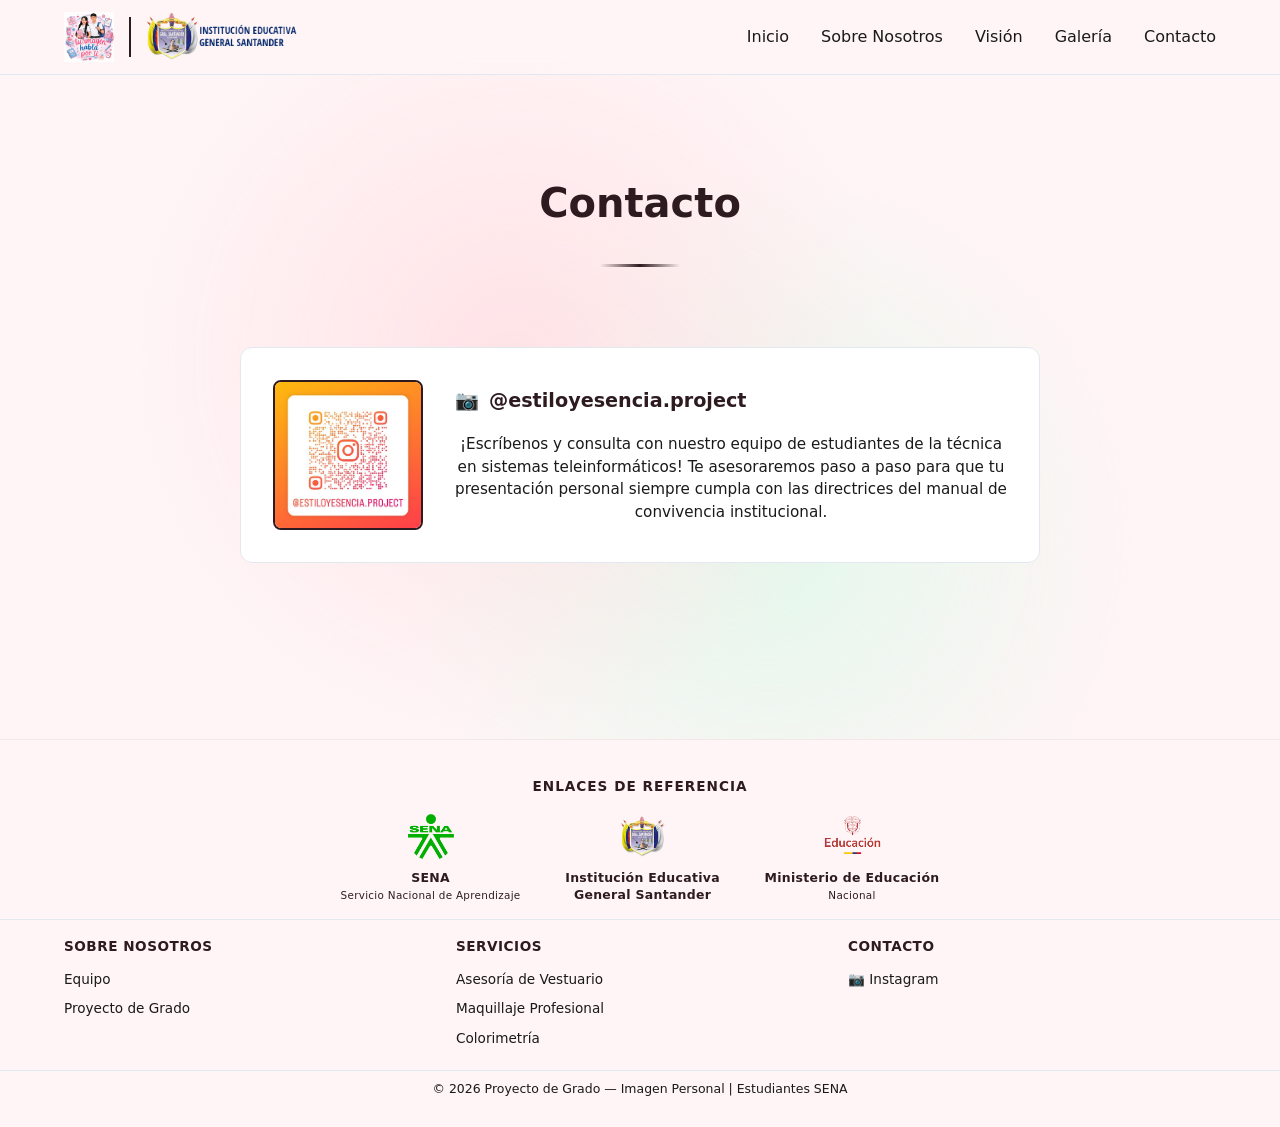
==== commit f499e52e: "Actualizacion del sitio web: se agregan nuevos archivos y cambios" ====
--- a/contacto.html
+++ b/contacto.html
@@ -21,7 +21,7 @@
             <ul class="nav-menu">
                 <li><a href="index.html" class="nav-link" data-page="inicio">Inicio</a></li>
                 <li><a href="sobre-mi.html" class="nav-link" data-page="sobre-mi">Sobre Nosotros</a></li>
-                <li><a href="servicios.html" class="nav-link" data-page="servicios">Servicios</a></li>
+                <li><a href="vision.html" class="nav-link" data-page="vision">Visión</a></li>
                 <li><a href="galeria.html" class="nav-link" data-page="galeria">Galería</a></li>
                 <li><a href="contacto.html" class="nav-link" data-page="contacto">Contacto</a></li>
             </ul>
@@ -53,21 +53,25 @@
     </main>
 
     <!-- FOOTER -->
-        <footer class="footer">
+    <footer class="footer">
         <div class="footer-institutional-logos">
             <h3>Enlaces de Referencia</h3>
             <div class="logos-container">
                 <div class="logo-item">
                     <img src="assets/images/sena.png" alt="Logo SENA" class="institutional-logo">
-                    <p class="institutional-text"><strong>SENA</strong><br><small>Servicio Nacional de Aprendizaje</small></p>
+                    <p class="institutional-text"><strong>SENA</strong><br><small>Servicio Nacional de
+                            Aprendizaje</small></p>
                 </div>
                 <div class="logo-item">
-                    <img src="assets/images/logo_colgesan.png" alt="Logo IE General Santander" class="institutional-logo">
+                    <img src="assets/images/logo_colgesan.png" alt="Logo IE General Santander"
+                        class="institutional-logo">
                     <p class="institutional-text"><strong>Institución Educativa General Santander</strong></p>
                 </div>
                 <div class="logo-item">
-                    <img src="assets/images/Ministerio de educacion.png" alt="Logo Ministerio de Educación" class="institutional-logo">
-                    <p class="institutional-text"><strong>Ministerio de Educación</strong><br><small>Nacional</small></p>
+                    <img src="assets/images/Ministerio de educacion.png" alt="Logo Ministerio de Educación"
+                        class="institutional-logo">
+                    <p class="institutional-text"><strong>Ministerio de Educación</strong><br><small>Nacional</small>
+                    </p>
                 </div>
             </div>
         </div>
@@ -90,7 +94,8 @@
             <div class="footer-section">
                 <h4>Contacto</h4>
                 <ul>
-                    <li><a href="https://www.instagram.com/estiloyesencia.project?utm_source=qr&igsh=MWtpdmNqeDRlZnhzNg==" target="_blank">📷 Instagram</a></li>
+                    <li><a href="https://www.instagram.com/estiloyesencia.project?utm_source=qr&igsh=MWtpdmNqeDRlZnhzNg=="
+                            target="_blank">📷 Instagram</a></li>
                 </ul>
             </div>
         </div>
--- a/css/global.css
+++ b/css/global.css
@@ -46,9 +46,8 @@
     color: var(--text-color);
     background-color: var(--light-bg);
     overflow-x: hidden;
-    /* Compensate for fixed navbar and footer */
+    /* Compensate for fixed navbar */
     padding-top: var(--nav-height);
-    padding-bottom: var(--footer-height);
 }
 
 /* === LAYER: Background Blobs — deepest, below all content === */
@@ -149,18 +148,18 @@
     padding: var(--spacing-xl) var(--spacing-md);
 }
 
-/* === LAYER: Footer — bottom fixed === */
+/* === LAYER: Footer — normal flow === */
 .footer {
-    position: fixed;
-    bottom: 0;
+    /* Restablece el posicionamiento al flujo natural del documento */
+    position: relative; 
     width: 100%;
-    z-index: 9998;
-    backdrop-filter: blur(12px);
-    -webkit-backdrop-filter: blur(12px);
-    background: rgba(255, 245, 246, 0.92);
-    border-top: 1px solid var(--border-color);
-    overflow-y: auto;
-    max-height: var(--footer-height);
+    height: auto;
+    z-index: 10; /* Se sitúa en el orden secuencial del contenido */
+    
+    /* Mantiene la línea estética blanco rosa minimalista base */
+    background: rgba(255, 245, 246, 0.95);
+    border-top: 1px solid rgba(0, 0, 0, 0.05);
+    padding: 20px 0;
 }
 
 .footer-institutional-logos {
--- a/css/contacto.css
+++ b/css/contacto.css
@@ -1,9 +1,7 @@
 /* =========================================
    CONTACTO.CSS - Estilos de la Página de Contacto
-   Layout Responsivo de 1 Columna
    ========================================= */
 
-/* SECCIÓN CONTACTO */
 .contact-section {
     padding: var(--spacing-xl) 0;
     max-width: 900px;
@@ -17,7 +15,6 @@
 
 .contact-header h2 {
     font-size: 2.5rem;
-    font-family: var(--font-script);
     color: var(--primary-color);
     margin-bottom: var(--spacing-md);
     position: relative;
@@ -32,7 +29,7 @@
     transform: translateX(-50%);
     width: 80px;
     height: 3px;
-    background: linear-gradient(90deg, transparent, var(--accent-color), transparent);
+    background: linear-gradient(90deg, transparent, var(--primary-color), transparent);
     border-radius: 2px;
 }
 
@@ -46,245 +43,12 @@
     line-height: 1.6;
 }
 
-/* SECCIÓN RÁPIDA DE CONTACTO */
 .contact-quick-options {
-    background: linear-gradient(135deg, var(--secondary-color), var(--white));
     padding: var(--spacing-lg);
-    border-radius: 12px;
-    border: 2px solid var(--border-color);
     margin-bottom: var(--spacing-xl);
     text-align: center;
 }
 
-.contact-quick-options h3 {
-    color: var(--primary-color);
-    margin-bottom: var(--spacing-lg);
-    font-size: 1.3rem;
-}
-
-.quick-contact-buttons {
-    display: grid;
-    grid-template-columns: repeat(auto-fit, minmax(120px, 1fr));
-    gap: var(--spacing-md);
-}
-
-.quick-btn {
-    display: flex;
-    flex-direction: column;
-    align-items: center;
-    justify-content: center;
-    padding: var(--spacing-md);
-    background: var(--white);
-    border: 2px solid var(--border-color);
-    border-radius: 8px;
-    text-decoration: none;
-    transition: all 0.3s ease;
-    color: var(--text-color);
-}
-
-.quick-btn:hover {
-    transform: translateY(-6px);
-    box-shadow: var(--shadow-medium);
-    border-color: var(--accent-color);
-}
-
-.quick-btn .icon {
-    font-size: 2.5rem;
-    margin-bottom: var(--spacing-sm);
-}
-
-.quick-btn .label {
-    font-weight: 600;
-    color: var(--primary-color);
-    font-size: 0.95rem;
-    margin-bottom: 4px;
-}
-
-.quick-btn .sublabel {
-    font-size: 0.75rem;
-    color: #999;
-}
-
-/* DIVISOR */
-.contact-divider {
-    text-align: center;
-    margin: var(--spacing-xl) 0;
-    position: relative;
-    color: #999;
-    font-size: 0.9rem;
-}
-
-.contact-divider::before {
-    content: '';
-    position: absolute;
-    top: 50%;
-    left: 0;
-    right: 0;
-    height: 1px;
-    background: var(--border-color);
-}
-
-.contact-divider span {
-    position: relative;
-    background: var(--white);
-    padding: 0 var(--spacing-md);
-}
-
-/* CONTENEDOR DEL FORMULARIO */
-.contact-form-wrapper {
-    display: grid;
-    grid-template-columns: 1fr;
-    gap: var(--spacing-lg);
-}
-
-/* FORMULARIO */
-.contact-form {
-    background: linear-gradient(135deg, var(--secondary-color), var(--white));
-    padding: var(--spacing-lg);
-    border: 2px solid var(--border-color);
-    border-radius: 12px;
-    box-shadow: var(--shadow-light);
-}
-
-.contact-form h3 {
-    color: var(--primary-color);
-    margin-bottom: var(--spacing-md);
-    font-size: 1.4rem;
-}
-
-.form-subtitle {
-    color: var(--text-color);
-    font-size: 0.95rem;
-    margin-bottom: var(--spacing-lg);
-    opacity: 0.85;
-}
-
-/* GRUPOS DE FORMULARIO */
-.form-group {
-    margin-bottom: var(--spacing-lg);
-}
-
-.form-group label {
-    display: block;
-    margin-bottom: 8px;
-    color: var(--primary-color);
-    font-weight: 600;
-    font-size: 0.95rem;
-}
-
-.form-group input,
-.form-group select,
-.form-group textarea {
-    width: 100%;
-    padding: 12px;
-    border: 2px solid var(--border-color);
-    border-radius: 6px;
-    font-size: 1rem;
-    font-family: inherit;
-    transition: all 0.3s ease;
-    background-color: var(--white);
-}
-
-.form-group input:focus,
-.form-group select:focus,
-.form-group textarea:focus {
-    outline: none;
-    border-color: var(--accent-color);
-    box-shadow: 0 0 0 3px rgba(232, 163, 176, 0.1);
-    background-color: rgba(245, 230, 232, 0.3);
-}
-
-.form-group input::placeholder,
-.form-group textarea::placeholder {
-    color: #ccc;
-}
-
-.form-group textarea {
-    resize: vertical;
-    min-height: 120px;
-}
-
-/* FILA DE FORMULARIO (FECHA Y HORA LADO A LADO) */
-.form-row {
-    display: grid;
-    grid-template-columns: 1fr 1fr;
-    gap: var(--spacing-md);
-}
-
-/* BOTÓN DE ENVÍO */
-.form-submit {
-    display: flex;
-    justify-content: center;
-    margin-top: var(--spacing-lg);
-}
-
-.form-submit .btn {
-    min-width: 220px;
-    padding: 14px 30px;
-    font-size: 1rem;
-}
-
-/* CAJA DE INFORMACIÓN */
-.contact-info-box {
-    background: linear-gradient(135deg, #d4e8f0, var(--white));
-    padding: var(--spacing-lg);
-    border: 2px solid #a8d8f0;
-    border-radius: 12px;
-    box-shadow: var(--shadow-light);
-}
-
-.contact-info-box h3 {
-    color: var(--primary-color);
-    margin-bottom: var(--spacing-lg);
-    font-size: 1.3rem;
-    text-align: center;
-}
-
-.info-content {
-    display: grid;
-    grid-template-columns: 1fr;
-    gap: var(--spacing-md);
-}
-
-.info-item {
-    display: flex;
-    gap: var(--spacing-md);
-    padding: var(--spacing-md);
-    background: var(--white);
-    border-radius: 8px;
-    border-left: 4px solid #a8d8f0;
-}
-
-.info-icon {
-    font-size: 2rem;
-    flex-shrink: 0;
-}
-
-.info-item strong {
-    display: block;
-    color: var(--primary-color);
-    margin-bottom: 4px;
-    font-size: 0.95rem;
-}
-
-.info-item p {
-    font-size: 0.9rem;
-    color: var(--text-color);
-    margin: 0;
-    line-height: 1.6;
-}
-
-.info-item a {
-    color: var(--accent-color);
-    font-weight: 600;
-    text-decoration: none;
-}
-
-.info-item a:hover {
-    text-decoration: underline;
-}
-
-/* RESPONSIVE */
 @media (max-width: 768px) {
     .contact-section {
         padding: var(--spacing-lg) 0;
@@ -292,376 +56,5 @@
 
     .contact-header h2 {
         font-size: 1.8rem;
-        margin-bottom: var(--spacing-sm);
-        padding-bottom: var(--spacing-md);
-    }
-
-    .contact-subtitle {
-        font-size: 0.95rem;
-    }
-
-    .contact-quick-options {
-        padding: var(--spacing-md);
-        margin-bottom: var(--spacing-lg);
-    }
-
-    .quick-contact-buttons {
-        grid-template-columns: repeat(2, 1fr);
-        gap: var(--spacing-sm);
-    }
-
-    .quick-btn {
-        padding: var(--spacing-sm);
-    }
-
-    .quick-btn .icon {
-        font-size: 2rem;
-    }
-
-    .contact-form-wrapper {
-        gap: var(--spacing-md);
-    }
-
-    .contact-form,
-    .contact-info-box {
-        padding: var(--spacing-md);
-    }
-
-    .form-row {
-        grid-template-columns: 1fr;
-        gap: var(--spacing-sm);
-    }
-
-    .form-submit .btn {
-        min-width: 100%;
-    }
-
-    .info-item {
-        flex-direction: column;
-        align-items: flex-start;
-    }
-
-    .info-icon {
-        font-size: 1.5rem;
     }
 }
-
-@media (max-width: 480px) {
-    .contact-section {
-        padding: var(--spacing-md) 0;
-    }
-
-    .contact-header h2 {
-        font-size: 1.5rem;
-    }
-
-    .contact-subtitle {
-        font-size: 0.9rem;
-    }
-
-    .quick-contact-buttons {
-        grid-template-columns: 1fr;
-    }
-
-    .contact-divider {
-        margin: var(--spacing-lg) 0;
-    }
-
-    .form-group input,
-    .form-group select,
-    .form-group textarea {
-        padding: 10px;
-        font-size: 16px;
-    }
-
-    .form-group label {
-        font-size: 0.9rem;
-    }
-
-    .info-content {
-        gap: var(--spacing-sm);
-    }
-
-    .info-item {
-        padding: var(--spacing-sm);
-    }
-}
-
-/* FORMULARIO DE CONTACTO */
-.contact-form {
-    background: linear-gradient(135deg, var(--secondary-color), var(--white));
-    padding: var(--spacing-lg);
-    border-radius: 12px;
-    box-shadow: var(--shadow-light);
-    border: 2px solid var(--border-color);
-}
-
-/* FORMULARIO DE AGENDAMIENTO UNIVERSAL */
-.booking-form {
-    width: 100%;
-}
-
-.booking-form h3 {
-    color: var(--primary-color);
-    margin-bottom: var(--spacing-md);
-    font-size: 1.5rem;
-    font-weight: 700;
-    text-align: center;
-}
-
-.booking-form .form-subtitle {
-    text-align: center;
-    color: var(--text-color);
-    margin-bottom: var(--spacing-lg);
-    font-size: 0.95rem;
-    font-weight: 500;
-    opacity: 0.85;
-}
-
-.booking-form .form-group {
-    margin-bottom: var(--spacing-md);
-}
-
-.booking-form label {
-    display: block;
-    margin-bottom: var(--spacing-xs);
-    color: var(--primary-color);
-    font-weight: 700;
-    font-size: 0.95rem;
-}
-
-.booking-form input,
-.booking-form select,
-.booking-form textarea {
-    width: 100%;
-    padding: var(--spacing-sm);
-    border: 2px solid var(--border-color);
-    border-radius: 8px;
-    font-family: var(--font-main);
-    font-size: 1rem;
-    color: var(--text-color);
-    background-color: var(--white);
-    transition: all 0.3s ease;
-}
-
-.booking-form input:focus,
-.booking-form select:focus,
-.booking-form textarea:focus {
-    outline: none;
-    border-color: var(--accent-color);
-    box-shadow: 0 0 0 4px rgba(232, 163, 176, 0.15);
-    background-color: #fefbfc;
-}
-
-.booking-form select {
-    cursor: pointer;
-    appearance: none;
-    background-image: url("data:image/svg+xml;charset=UTF-8,%3csvg xmlns='http://www.w3.org/2000/svg' viewBox='0 0 24 24' fill='none' stroke='%23e8a3b0' stroke-width='2' stroke-linecap='round' stroke-linejoin='round'%3e%3cpolyline points='6 9 12 15 18 9'%3e%3c/polyline%3e%3c/svg%3e");
-    background-repeat: no-repeat;
-    background-position: right 8px center;
-    background-size: 20px;
-    padding-right: 35px;
-}
-
-.booking-form select option {
-    color: var(--text-color);
-    background-color: var(--white);
-    padding: var(--spacing-md);
-}
-
-.booking-form select option:checked {
-    background: linear-gradient(var(--accent-light), var(--accent-light));
-    color: var(--primary-color);
-}
-
-.form-row {
-    display: flex;
-    gap: var(--spacing-md);
-}
-
-.form-row .form-group {
-    flex: 1;
-}
-
-.booking-form textarea {
-    resize: vertical;
-    min-height: 100px;
-}
-
-/* BOTÓN DE ENVÍO DEL FORMULARIO */
-.form-submit {
-    margin-top: var(--spacing-lg);
-}
-
-.form-submit .btn {
-    width: 100%;
-    padding: var(--spacing-md) var(--spacing-lg);
-    font-size: 1rem;
-    letter-spacing: 1px;
-    transition: all 0.4s cubic-bezier(0.4, 0, 0.2, 1);
-}
-
-.form-submit .btn:hover {
-    transform: translateY(-2px);
-}
-
-.form-submit .btn:active {
-    transform: translateY(0);
-}
-
-.form-group {
-    margin-bottom: var(--spacing-md);
-}
-
-.form-group label {
-    display: block;
-    margin-bottom: var(--spacing-xs);
-    color: var(--primary-color);
-    font-weight: 700;
-    font-size: 0.95rem;
-}
-
-.form-group input,
-.form-group textarea {
-    width: 100%;
-    padding: var(--spacing-sm);
-    border: 2px solid var(--border-color);
-    border-radius: 6px;
-    font-family: var(--font-main);
-    font-size: 1rem;
-    color: var(--text-color);
-    background-color: var(--white);
-    transition: all 0.3s ease;
-}
-
-.form-group input:focus,
-.form-group textarea:focus {
-    outline: none;
-    border-color: var(--accent-color);
-    box-shadow: 0 0 0 4px rgba(232, 163, 176, 0.15);
-    background-color: #fefbfc;
-}
-
-.contact-form .btn {
-    width: 100%;
-    margin-top: var(--spacing-md);
-}
-
-/* INFORMACIÓN DE CONTACTO Y REDES SOCIALES */
-.contact-info {
-    display: flex;
-    flex-direction: column;
-    gap: var(--spacing-lg);
-}
-    font-weight: 600;
-}
-
-.social-links {
-    display: flex;
-    flex-direction: column;
-    gap: var(--spacing-md);
-}
-
-.social-link {
-    display: flex;
-    align-items: center;
-    gap: var(--spacing-md);
-    padding: var(--spacing-md);
-    border: 2px solid var(--border-color);
-    border-radius: 10px;
-    background: linear-gradient(135deg, var(--white), var(--secondary-color));
-    color: var(--text-color);
-    text-decoration: none;
-    transition: all 0.4s cubic-bezier(0.4, 0, 0.2, 1);
-    font-weight: 700;
-    box-shadow: var(--shadow-light);
-    letter-spacing: 0.5px;
-}
-
-.social-link:hover {
-    transform: translateY(-4px);
-    box-shadow: var(--shadow-medium);
-}
-
-.social-link .icon {
-    font-size: 1.75rem;
-    display: flex;
-    align-items: center;
-    justify-content: center;
-}
-
-.social-link.whatsapp {
-    border-color: #25d366;
-}
-
-.social-link.whatsapp:hover {
-    background: linear-gradient(135deg, #25d366, #128c7e);
-    color: var(--white);
-    border-color: #128c7e;
-    box-shadow: 0 8px 16px rgba(37, 211, 102, 0.3);
-}
-
-.social-link.instagram {
-    border-color: #e4405f;
-}
-
-.social-link.instagram:hover {
-    background: linear-gradient(135deg, #e4405f, #d93775);
-    color: var(--white);
-    border-color: #d93775;
-    box-shadow: 0 8px 16px rgba(228, 64, 95, 0.3);
-}
-
-.social-link.instagram:hover {
-    border-color: #e4405f;
-    color: #e4405f;
-}
-
-/* RESPONSIVE CONTACTO */
-@media (max-width: 768px) {
-    .contact-section h2 {
-        font-size: 2rem;
-    }
-
-    .contact-container {
-        grid-template-columns: 1fr;
-        gap: var(--spacing-lg);
-    }
-
-    .contact-form {
-        padding: var(--spacing-md);
-    }
-
-    .social-links {
-        flex-direction: row;
-    }
-
-    .social-link {
-        flex: 1;
-        justify-content: center;
-    }
-}
-
-@media (max-width: 480px) {
-    .contact-section h2 {
-        font-size: 1.5rem;
-    }
-
-    .contact-form h3,
-    .contact-info h3 {
-        font-size: 1.25rem;
-    }
-
-    .social-links {
-        flex-direction: column;
-    }
-
-    .social-link {
-        justify-content: flex-start;
-    }
-
-    .form-group input,
-    .form-group textarea {
-        padding: 0.75rem;
-    }
-}
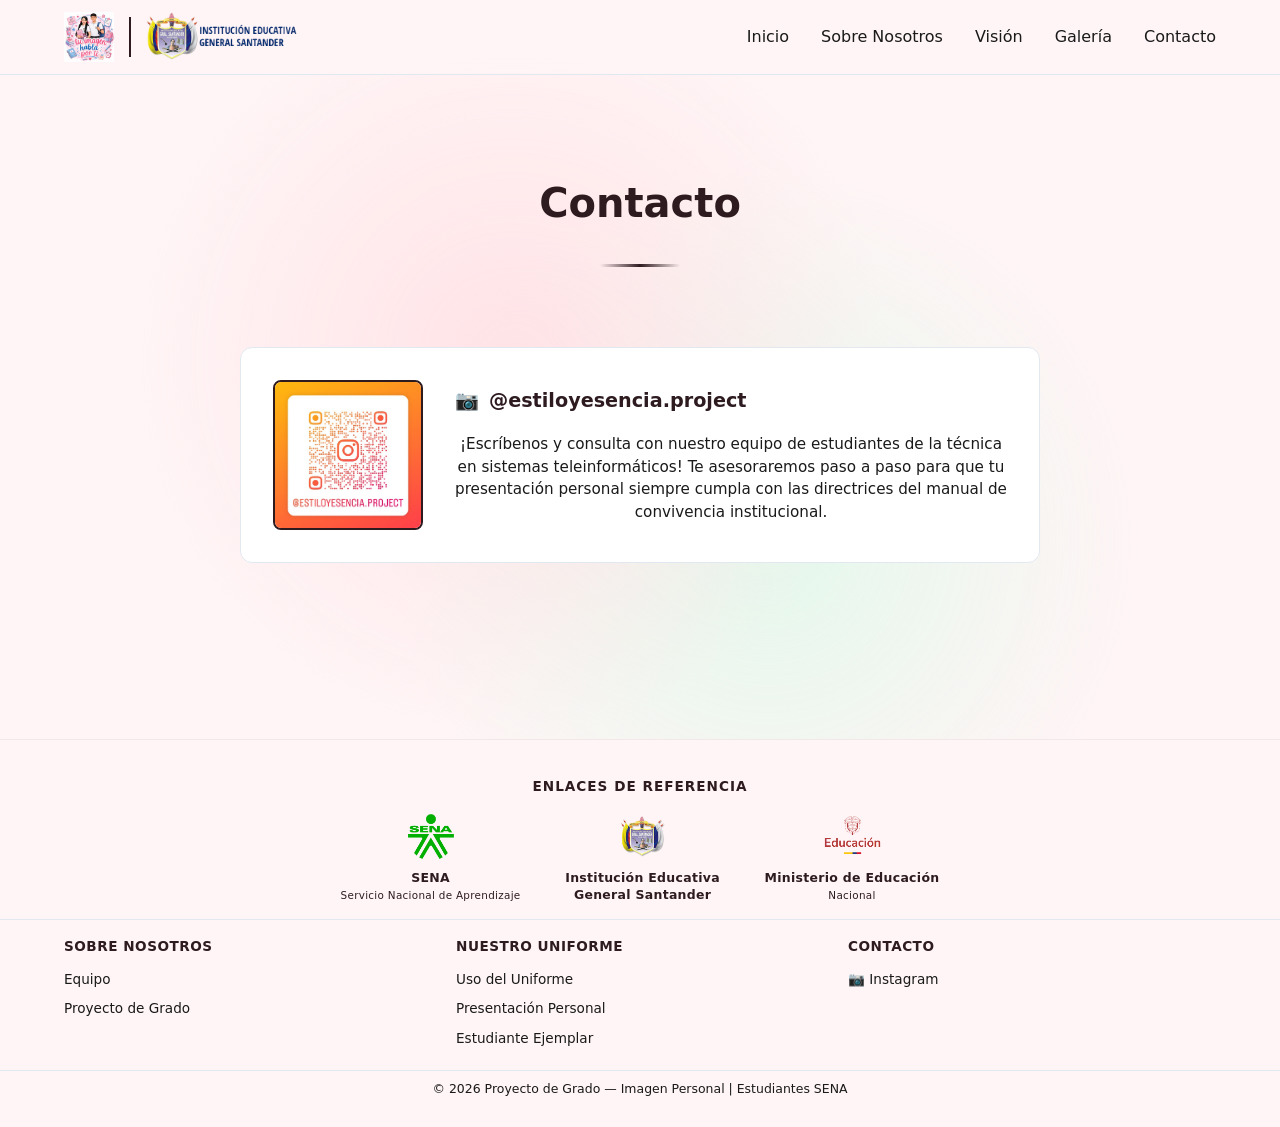
==== commit 5056f5a3: "Reorientar proposito institucional en vision.html, corregir footers y agregar README" ====
--- a/contacto.html
+++ b/contacto.html
@@ -84,11 +84,11 @@
                 </ul>
             </div>
             <div class="footer-section">
-                <h4>Servicios</h4>
+                <h4>Nuestro Uniforme</h4>
                 <ul>
-                    <li><a href="servicios.html">Asesoría de Vestuario</a></li>
-                    <li><a href="servicios.html">Maquillaje Profesional</a></li>
-                    <li><a href="servicios.html">Colorimetría</a></li>
+                    <li><a href="vision.html">Uso del Uniforme</a></li>
+                    <li><a href="vision.html">Presentación Personal</a></li>
+                    <li><a href="vision.html">Estudiante Ejemplar</a></li>
                 </ul>
             </div>
             <div class="footer-section">
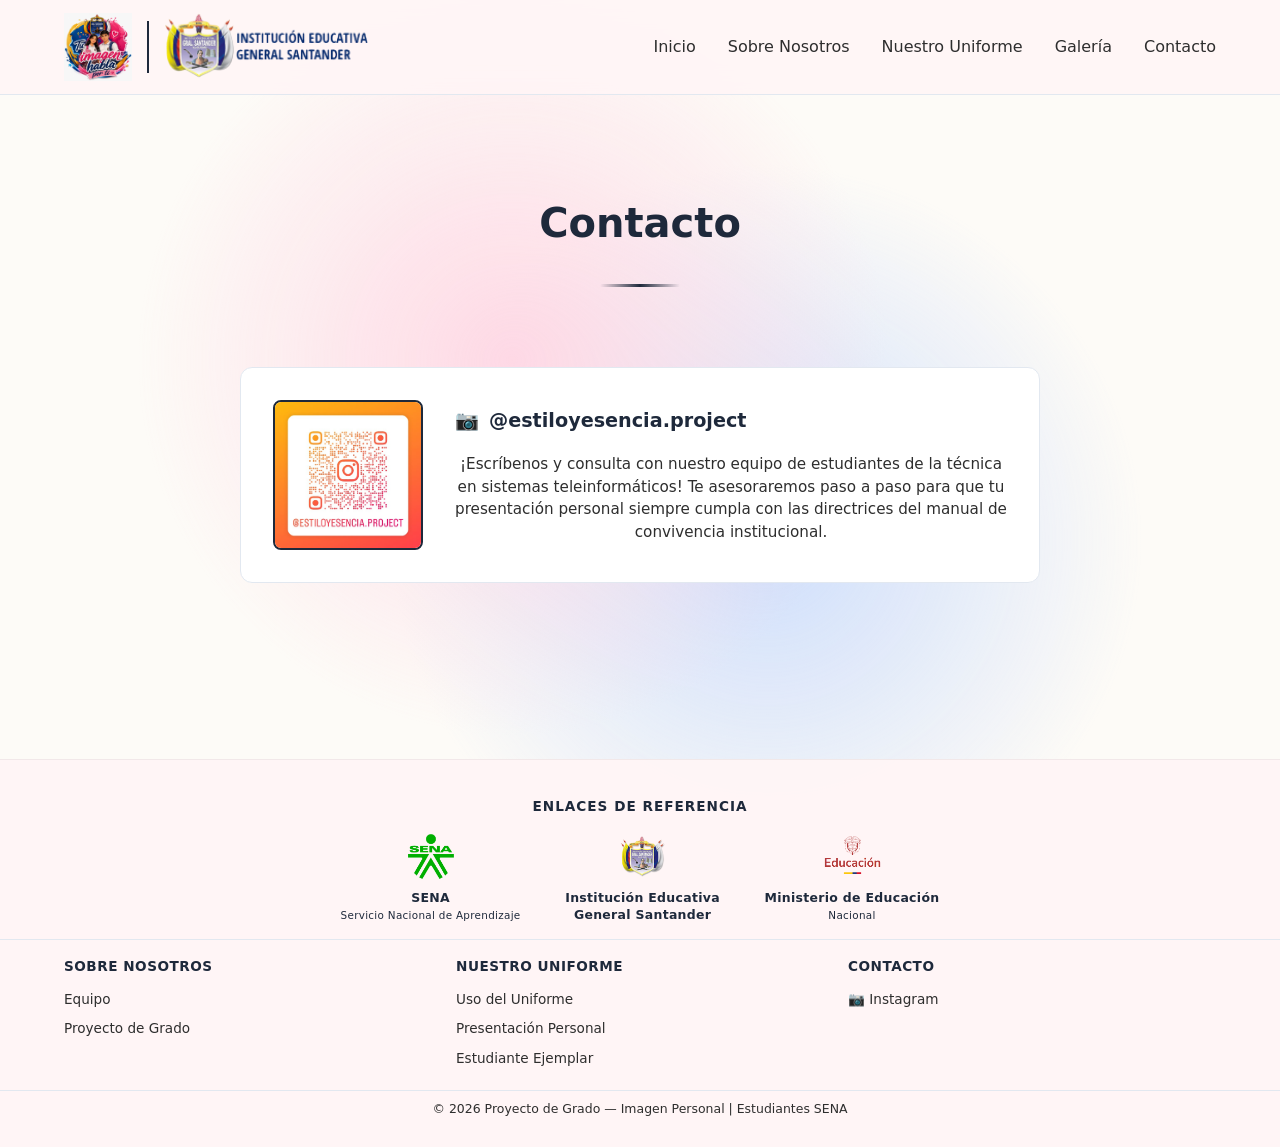
==== commit 2ecffa89: "Refactorizar sitio: renombrar vision a uniforme, redisenar header, galeria hero y sistema de colores" ====
--- a/contacto.html
+++ b/contacto.html
@@ -21,7 +21,7 @@
             <ul class="nav-menu">
                 <li><a href="index.html" class="nav-link" data-page="inicio">Inicio</a></li>
                 <li><a href="sobre-mi.html" class="nav-link" data-page="sobre-mi">Sobre Nosotros</a></li>
-                <li><a href="vision.html" class="nav-link" data-page="vision">Visión</a></li>
+                <li><a href="uniforme.html" class="nav-link" data-page="uniforme">Nuestro Uniforme</a></li>
                 <li><a href="galeria.html" class="nav-link" data-page="galeria">Galería</a></li>
                 <li><a href="contacto.html" class="nav-link" data-page="contacto">Contacto</a></li>
             </ul>
@@ -86,9 +86,9 @@
             <div class="footer-section">
                 <h4>Nuestro Uniforme</h4>
                 <ul>
-                    <li><a href="vision.html">Uso del Uniforme</a></li>
-                    <li><a href="vision.html">Presentación Personal</a></li>
-                    <li><a href="vision.html">Estudiante Ejemplar</a></li>
+                    <li><a href="uniforme.html">Uso del Uniforme</a></li>
+                    <li><a href="uniforme.html">Presentación Personal</a></li>
+                    <li><a href="uniforme.html">Estudiante Ejemplar</a></li>
                 </ul>
             </div>
             <div class="footer-section">
--- a/css/global.css
+++ b/css/global.css
@@ -9,22 +9,38 @@
 
 /* === VARIABLES === */
 :root {
-    --primary-color: #2D1B20;
-    --text-color: #1A1A1A;
-    --light-bg: #FFF5F6;
-    --border-color: #e2e8f0;
-    --white: #ffffff;
-
-    --blob-rose: #FFD6DB;
-    --blob-mint: #D1FAE5;
-    --spark-neon: #39ff14;
-    --spark-rose: #ff66b2;
+    /* Paleta Pastel - Maximalismo Controlado */
+    --azul-pastel: #AFCBFF;      /* Dominante institucional (30%) */
+    --amarillo-pastel: #FFE99A;  /* Acento primario / Hover */
+    --rosado-pastel: #FFC2D9;    /* Acento secundario */
+    --verde-pastel: #B8E8C4;     /* Confirmación / Semántico */
+    --rojo-pastel: #FFB3AE;      /* Alerta / Semántico */
+    --bg-neutro: #FDFBF7;        /* Fondo base (60%) */
+    --text-neutro: #2E2E2E;      /* Texto principal */
+    --border-radius-img: 14px;  /* Consistencia de bordes */
+
+    /* Mapeo Temático */
+    --primary-color: #1E293B;
+    --accent-color: #3B82F6;
+    --accent-light: var(--azul-pastel);
+    --accent-dark: #1D4ED8;
+    --secondary-color: var(--rosado-pastel);
+    --hover-color: var(--amarillo-pastel);
+    --text-color: var(--text-neutro);
+    --light-bg: var(--bg-neutro);
+    --border-color: #E2E8F0;
+    --white: #FFFFFF;
+
+    --blob-rose: var(--rosado-pastel);
+    --blob-mint: var(--azul-pastel);
+    --spark-neon: var(--verde-pastel);
+    --spark-rose: var(--rosado-pastel);
 
     --font-main: 'Inter', 'Segoe UI', system-ui, sans-serif;
     --font-size-base: 16px;
     --line-height-base: 1.6;
 
-    --nav-height: 75px;
+    --nav-height: 95px;
     --footer-height: 260px;
 
     --spacing-xs: 0.5rem;
@@ -111,13 +127,18 @@
 }
 
 .brand-logo {
-    height: 50px;
+    height: 68px;
     object-fit: contain;
+    transition: transform 0.3s ease;
+}
+
+.brand-logo:hover {
+    transform: scale(1.05);
 }
 
 .brand-divider {
     width: 2px;
-    height: 40px;
+    height: 52px;
     background-color: var(--primary-color);
 }
 
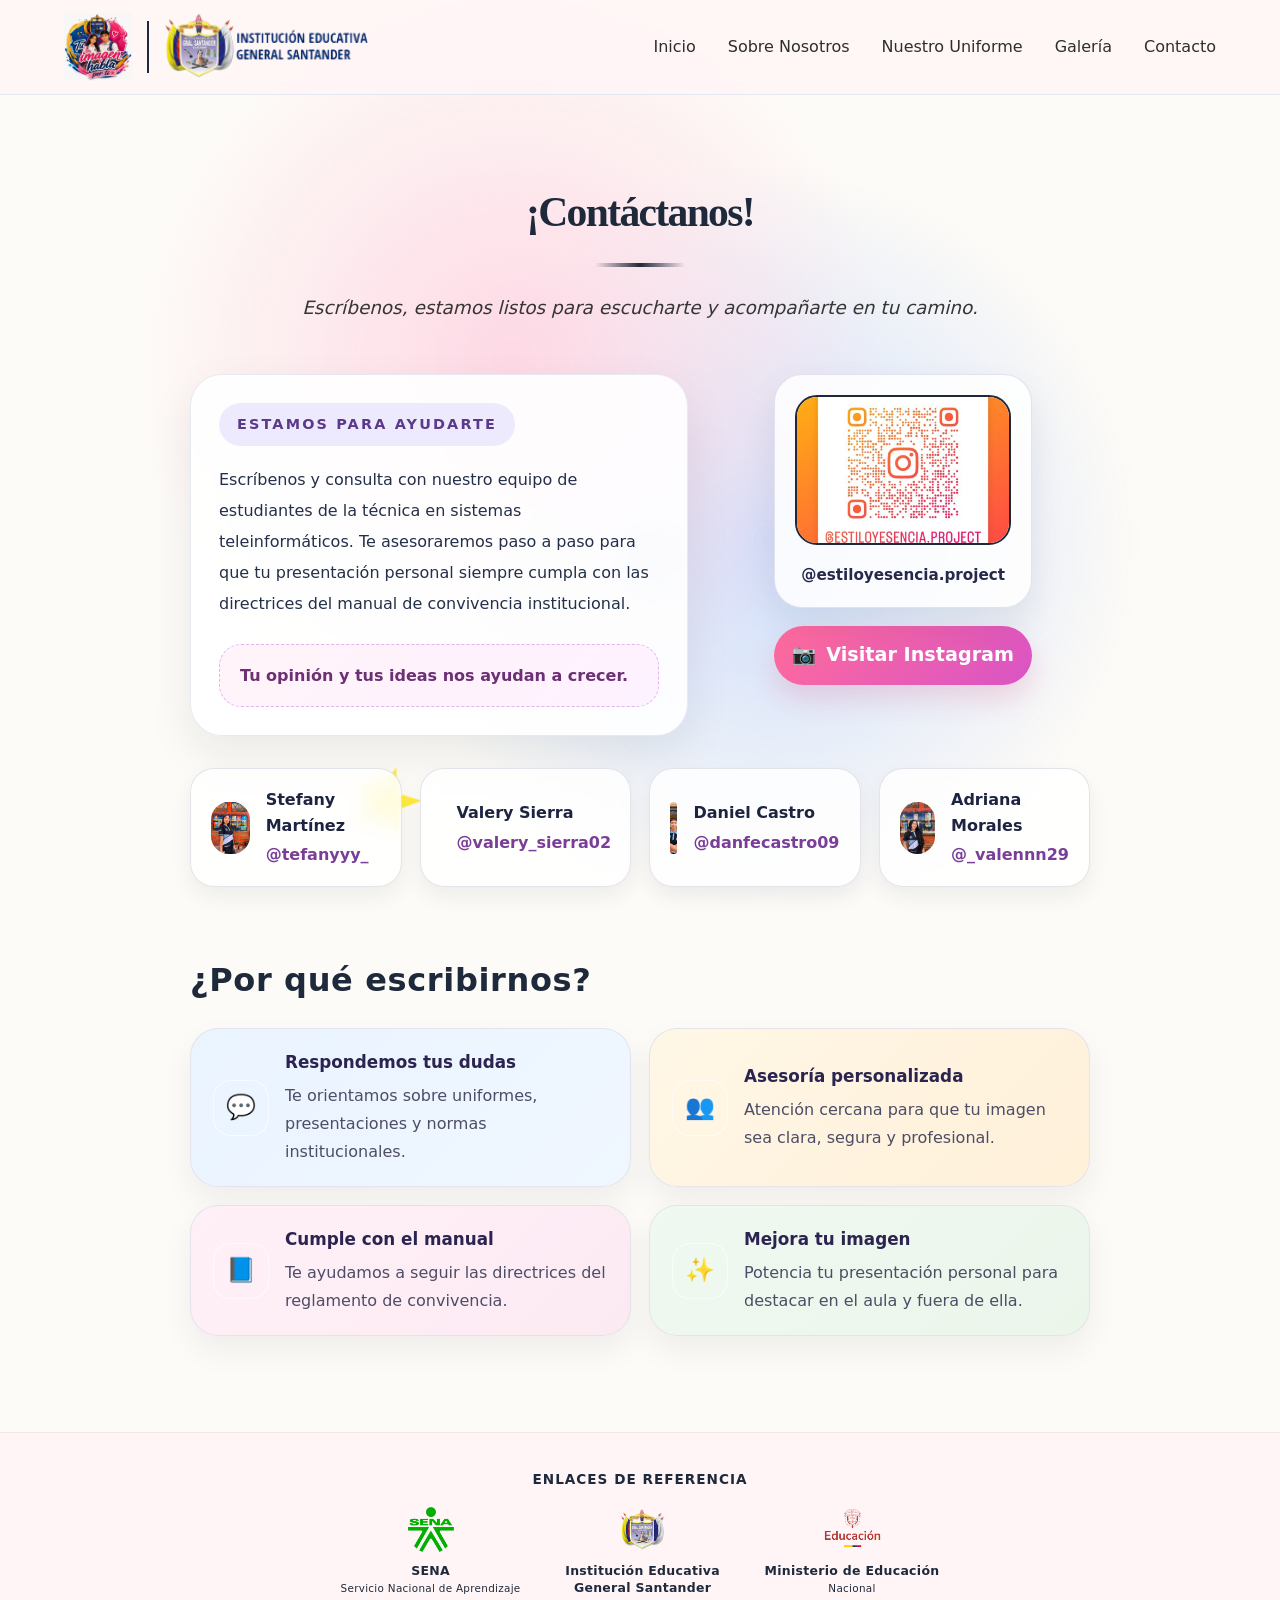
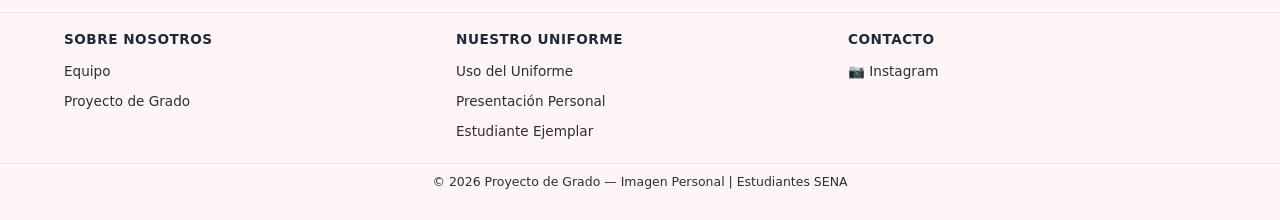
==== commit 809cba3d: "Actualizar disenio de pagina de contacto e inicio con retratos y doodles" ====
--- a/contacto.html
+++ b/contacto.html
@@ -30,23 +30,117 @@
 
     <!-- CONTENIDO PRINCIPAL -->
     <main class="container">
+        <div class="background-doodle-pattern" aria-hidden="true">
+            <svg class="bg-doodle bg-pink" viewBox="0 0 24 24" xmlns="http://www.w3.org/2000/svg">
+                <path d="M12 2l2.9 7.2L23 10l-5.8 4.4L18.2 22 12 17.9 5.8 22l1.9-7.6L1 10l8.1-0.8L12 2z" fill="#ff3366"/>
+            </svg>
+            <svg class="bg-doodle bg-blue circle" viewBox="0 0 24 24" xmlns="http://www.w3.org/2000/svg">
+                <circle cx="12" cy="12" r="6" fill="#1c7ed6" opacity="0.18"/>
+            </svg>
+            <svg class="bg-doodle bg-yellow" viewBox="0 0 24 24" xmlns="http://www.w3.org/2000/svg">
+                <path d="M12 2l1.4 4.3h4.5l-3.6 2.6 1.4 4.3L12 10.6 8.3 13.2l1.4-4.3L6.1 6.3h4.5L12 2z" fill="#ffe600"/>
+            </svg>
+            <svg class="bg-doodle bg-purple circle" viewBox="0 0 24 24" xmlns="http://www.w3.org/2000/svg">
+                <circle cx="12" cy="12" r="7" fill="#7048e8" opacity="0.18"/>
+            </svg>
+        </div>
         <section class="contact-section">
             <div class="contact-header">
-                <h2>Contacto</h2>
-            </div>
-            <div class="contact-quick-options" style="text-align: center;">
-                <div class="instagram-contact-container">
-                    <img src="assets/images/instagram_qr.jpeg" alt="Instagram QR" class="ig-qr">
-                    <div class="ig-info">
-                        <a href="https://www.instagram.com/estiloyesencia.project?utm_source=qr&igsh=MWtpdmNqeDRlZnhzNg=="
-                            class="quick-btn instagram" target="_blank" rel="noopener noreferrer">
-                            <span class="icon">📷</span>
-                            <span class="label">@estiloyesencia.project</span>
-                        </a>
-                        <p class="ig-copy">¡Escríbenos y consulta con nuestro equipo de estudiantes de la técnica en
-                            sistemas teleinformáticos! Te asesoraremos paso a paso para que tu presentación personal
-                            siempre cumpla con las directrices del manual de convivencia institucional.</p>
-                    </div>
+                <h2>¡Contáctanos!</h2>
+                <p class="contact-subtitle">Escríbenos, estamos listos para escucharte y acompañarte en tu camino.</p>
+            </div>
+
+            <div class="contact-hero">
+                <div class="hero-copy">
+                    <span class="hero-eyebrow">Estamos para ayudarte</span>
+                    <p class="hero-copy-text">Escríbenos y consulta con nuestro equipo de estudiantes de la técnica en sistemas teleinformáticos. Te asesoraremos paso a paso para que tu presentación personal siempre cumpla con las directrices del manual de convivencia institucional.</p>
+                    <div class="hero-note">
+                        <p>Tu opinión y tus ideas nos ayudan a crecer.</p>
+                    </div>
+                </div>
+
+                <div class="hero-qr-panel">
+                    <div class="qr-card">
+                        <img src="assets/images/instagram_qr.jpeg" alt="Instagram QR" class="ig-qr">
+                        <div class="qr-handle">@estiloyesencia.project</div>
+                    </div>
+                    <a href="https://www.instagram.com/estiloyesencia.project?utm_source=qr&igsh=MWtpdmNqeDRlZnhzNg==" class="quick-btn instagram" target="_blank" rel="noopener noreferrer">
+                        <span class="icon">📷</span>
+                        <span class="label">Visitar Instagram</span>
+                    </a>
+                </div>
+            </div>
+
+            <div class="member-grid">
+                <article class="member-card">
+                    <div class="member-icon">
+                        <img src="assets/images/Stefany Martínez.jpeg" alt="Stefany Martínez" style="width: 100%; height: 100%; object-fit: cover; border-radius: 18px;">
+                    </div>
+                    <div class="member-info">
+                        <strong>Stefany Martínez</strong>
+                        <a href="https://www.instagram.com/tefanyyy_?igsh=Y3o2MjRqbWNwaWY4" target="_blank" rel="noopener noreferrer">@tefanyyy_</a>
+                    </div>
+                </article>
+                <article class="member-card">
+                    <div class="member-icon">
+                        <img src="assets/images/Valery Sierra.jpeg" alt="Valery Sierra" style="width: 100%; height: 100%; object-fit: cover; border-radius: 18px;">
+                    </div>
+                    <div class="member-info">
+                        <strong>Valery Sierra</strong>
+                        <a href="https://www.instagram.com/valery_sierra02?igsh=bzVkZmxwZzg1YTho" target="_blank" rel="noopener noreferrer">@valery_sierra02</a>
+                    </div>
+                </article>
+                <article class="member-card">
+                    <div class="member-icon">
+                        <img src="assets/images/Daniel Castro.jpeg" alt="Daniel Castro" style="width: 100%; height: 100%; object-fit: cover; border-radius: 18px;">
+                    </div>
+                    <div class="member-info">
+                        <strong>Daniel Castro</strong>
+                        <a href="https://www.instagram.com/danfecastro09?igsh=OGMyY251ZmN1amV5" target="_blank" rel="noopener noreferrer">@danfecastro09</a>
+                    </div>
+                </article>
+                <article class="member-card">
+                    <div class="member-icon">
+                        <img src="assets/images/Adriana Morales.jpeg" alt="Adriana Morales" style="width: 100%; height: 100%; object-fit: cover; border-radius: 18px;">
+                    </div>
+                    <div class="member-info">
+                        <strong>Adriana Morales</strong>
+                        <a href="https://www.instagram.com/_valennn29?igsh=MWdraXpzaTV1cjNpcA==" target="_blank" rel="noopener noreferrer">@_valennn29</a>
+                    </div>
+                </article>
+            </div>
+
+            <div class="why-contact">
+                <h3>¿Por qué escribirnos?</h3>
+                <div class="why-grid">
+                    <article class="why-card why-blue">
+                        <span class="why-icon">💬</span>
+                        <div>
+                            <h4>Respondemos tus dudas</h4>
+                            <p>Te orientamos sobre uniformes, presentaciones y normas institucionales.</p>
+                        </div>
+                    </article>
+                    <article class="why-card why-yellow">
+                        <span class="why-icon">👥</span>
+                        <div>
+                            <h4>Asesoría personalizada</h4>
+                            <p>Atención cercana para que tu imagen sea clara, segura y profesional.</p>
+                        </div>
+                    </article>
+                    <article class="why-card why-rose">
+                        <span class="why-icon">📘</span>
+                        <div>
+                            <h4>Cumple con el manual</h4>
+                            <p>Te ayudamos a seguir las directrices del reglamento de convivencia.</p>
+                        </div>
+                    </article>
+                    <article class="why-card why-green">
+                        <span class="why-icon">✨</span>
+                        <div>
+                            <h4>Mejora tu imagen</h4>
+                            <p>Potencia tu presentación personal para destacar en el aula y fuera de ella.</p>
+                        </div>
+                    </article>
                 </div>
             </div>
         </section>
--- a/css/global.css
+++ b/css/global.css
@@ -169,6 +169,29 @@
     padding: var(--spacing-xl) var(--spacing-md);
 }
 
+.background-doodle-pattern {
+    position: absolute;
+    inset: 0;
+    pointer-events: none;
+    overflow: hidden;
+    z-index: -1;
+}
+
+.background-doodle-pattern svg {
+    position: absolute;
+    opacity: 0.22;
+    filter: blur(0.5px);
+}
+
+.bg-doodle {
+    width: 140px;
+    height: 140px;
+}
+
+.bg-doodle.circle {
+    border-radius: 999px;
+}
+
 /* === LAYER: Footer — normal flow === */
 .footer {
     /* Restablece el posicionamiento al flujo natural del documento */
--- a/css/contacto.css
+++ b/css/contacto.css
@@ -14,11 +14,16 @@
 }
 
 .contact-header h2 {
-    font-size: 2.5rem;
+    font-family: 'Playfair Display', Georgia, serif;
+    font-size: 2.6rem;
     color: var(--primary-color);
     margin-bottom: var(--spacing-md);
     position: relative;
     padding-bottom: var(--spacing-lg);
+    font-weight: 800;
+    letter-spacing: -0.04em;
+    line-height: 1.05;
+    text-transform: none;
 }
 
 .contact-header h2::after {
@@ -27,34 +32,299 @@
     bottom: 0;
     left: 50%;
     transform: translateX(-50%);
-    width: 80px;
-    height: 3px;
+    width: 90px;
+    height: 4px;
     background: linear-gradient(90deg, transparent, var(--primary-color), transparent);
-    border-radius: 2px;
+    border-radius: 999px;
 }
 
 .contact-subtitle {
-    font-size: 1.1rem;
+    font-size: 1.15rem;
     color: var(--text-color);
     font-style: italic;
-    opacity: 0.85;
-    max-width: 700px;
+    opacity: 0.96;
+    max-width: 760px;
     margin: 0 auto;
-    line-height: 1.6;
-}
-
-.contact-quick-options {
-    padding: var(--spacing-lg);
-    margin-bottom: var(--spacing-xl);
+    line-height: 1.9;
+}
+
+.contact-hero {
+    display: grid;
+    grid-template-columns: 1.2fr 0.9fr;
+    gap: 28px;
+    align-items: start;
+    margin-top: var(--spacing-xl);
+}
+
+.hero-copy-text {
+    margin: 0;
+    color: #233049;
+    font-size: 1rem;
+    line-height: 1.95;
+}
+
+.hero-qr-panel {
+    display: grid;
+    justify-content: center;
+    gap: 18px;
+    align-items: start;
+}
+
+.hero-copy {
+    background: rgba(255,255,255,0.90);
+    padding: 28px;
+    border-radius: 32px;
+    border: 1px solid rgba(226,229,240,0.85);
+    box-shadow: 0 18px 46px rgba(15,23,42,0.08);
+    backdrop-filter: blur(12px);
+}
+
+.hero-eyebrow {
+    display: inline-flex;
+    padding: 10px 18px;
+    border-radius: 999px;
+    background: rgba(237,233,254,0.92);
+    color: #5c3a8a;
+    font-size: 0.9rem;
+    font-weight: 700;
+    letter-spacing: 0.15em;
+    text-transform: uppercase;
+    margin-bottom: 18px;
+}
+
+.hero-note {
+    margin-top: 24px;
+    padding: 18px 20px;
+    background: linear-gradient(135deg, #fff4f9, #fdf2ff);
+    border: 1px dashed rgba(214, 160, 234, 0.75);
+    border-radius: 22px;
+}
+
+.hero-note p {
+    margin: 0;
+    font-weight: 700;
+    color: #6d2f75;
+}
+
+.hero-qr-panel {
+    display: grid;
+    justify-content: center;
+    gap: 18px;
+}
+
+.qr-card {
+    background: rgba(255,255,255,0.86);
+    padding: 20px;
+    border-radius: 28px;
+    border: 1px solid rgba(220,220,237,0.85);
+    box-shadow: 0 16px 36px rgba(15,23,42,0.08);
     text-align: center;
-}
-
-@media (max-width: 768px) {
+    backdrop-filter: blur(10px);
+}
+
+.ig-qr {
+    width: 100%;
+    border-radius: 22px;
+    display: block;
+    margin-bottom: 18px;
+}
+
+.qr-handle {
+    font-weight: 700;
+    color: #26294a;
+    font-size: 0.95rem;
+}
+
+.quick-btn.instagram {
+    display: inline-flex;
+    align-items: center;
+    justify-content: center;
+    gap: 10px;
+    padding: 14px 18px;
+    background: linear-gradient(135deg, #ff6b9b, #d954c5);
+    border-radius: 999px;
+    color: #fff;
+    font-weight: 700;
+    text-decoration: none;
+    box-shadow: 0 14px 28px rgba(213, 59, 113, 0.18);
+}
+
+.member-grid {
+    display: grid;
+    grid-template-columns: repeat(4, minmax(0, 1fr));
+    gap: 18px;
+    margin-top: 32px;
+}
+
+.member-card {
+    display: flex;
+    align-items: center;
+    gap: 16px;
+    background: rgba(255,255,255,0.82);
+    border: 1px solid rgba(223,223,231,0.85);
+    border-radius: 24px;
+    padding: 18px 20px;
+    box-shadow: 0 10px 22px rgba(15,23,42,0.06);
+    backdrop-filter: blur(10px);
+}
+
+.bg-doodle {
+    position: absolute;
+    transform: rotate(-6deg);
+}
+
+.bg-pink {
+    top: 10%;
+    left: 6%;
+}
+
+.bg-blue {
+    top: 20%;
+    right: 8%;
+    transform: translateX(30%) rotate(8deg);
+}
+
+.bg-yellow {
+    bottom: 10%;
+    left: 12%;
+    transform: scale(1.05) rotate(4deg);
+}
+
+.bg-purple {
+    bottom: 16%;
+    right: 10%;
+    width: 180px;
+    height: 180px;
+}
+
+.why-contact {
+    margin-top: 36px;
+    padding: 32px 0 0;
+    position: relative;
+    z-index: 1;
+}
+
+.why-contact h3 {
+    font-size: 2rem;
+    color: var(--primary-color);
+    margin-bottom: 22px;
+    letter-spacing: 0.02em;
+}
+
+.why-grid {
+    display: grid;
+    grid-template-columns: repeat(2, minmax(0, 1fr));
+    gap: 18px;
+}
+
+.why-card {
+    display: grid;
+    grid-template-columns: auto 1fr;
+    gap: 16px;
+    align-items: center;
+    padding: 20px 22px;
+    border-radius: 28px;
+    background: rgba(255,255,255,0.82);
+    border: 1px solid rgba(225, 225, 235, 0.85);
+    box-shadow: 0 14px 32px rgba(15,23,42,0.06);
+    backdrop-filter: blur(10px);
+}
+.why-icon {
+    width: 56px;
+    height: 56px;
+    display: grid;
+    place-items: center;
+    border-radius: 18px;
+    font-size: 1.5rem;
+    box-shadow: inset 0 0 0 1px rgba(255,255,255,0.6);
+}
+
+.why-card h4 {
+    margin: 0 0 6px;
+    font-size: 1.05rem;
+    color: #2b2450;
+}
+
+.why-card p {
+    margin: 0;
+    color: #4d4d66;
+    line-height: 1.75;
+}
+
+.why-blue {
+    background: linear-gradient(135deg, #eaf4ff, #f0f7ff);
+}
+
+.why-yellow {
+    background: linear-gradient(135deg, #fff7e6, #fff0d9);
+}
+
+.why-rose {
+    background: linear-gradient(135deg, #fff0f7, #fceaf3);
+}
+
+.why-green {
+    background: linear-gradient(135deg, #eff9f1, #ebf5ea);
+}
+
+.member-icon {
+    width: 52px;
+    height: 52px;
+    display: grid;
+    place-items: center;
+    background: linear-gradient(135deg, #f7e8ff, #fddbe9);
+    border-radius: 18px;
+    font-size: 1.55rem;
+}
+
+.member-info strong {
+    display: block;
+    font-size: 1rem;
+    color: #1c2441;
+    margin-bottom: 4px;
+}
+
+.member-info a {
+    color: #7a3e99;
+    text-decoration: none;
+    font-weight: 600;
+}
+
+@media (max-width: 992px) {
+    .contact-hero {
+        grid-template-columns: 1fr;
+    }
+
+    .member-grid {
+        grid-template-columns: repeat(2, minmax(0, 1fr));
+    }
+}
+
+@media (max-width: 680px) {
     .contact-section {
         padding: var(--spacing-lg) 0;
     }
 
     .contact-header h2 {
-        font-size: 1.8rem;
-    }
-}
+        font-size: 2.2rem;
+    }
+
+    .hero-copy,
+    .hero-qr-panel,
+    .member-grid,
+    .why-grid {
+        gap: 14px;
+    }
+
+    .member-grid {
+        grid-template-columns: 1fr;
+    }
+
+    .why-grid {
+        grid-template-columns: 1fr;
+    }
+
+    .why-contact {
+        margin-top: 28px;
+    }
+}
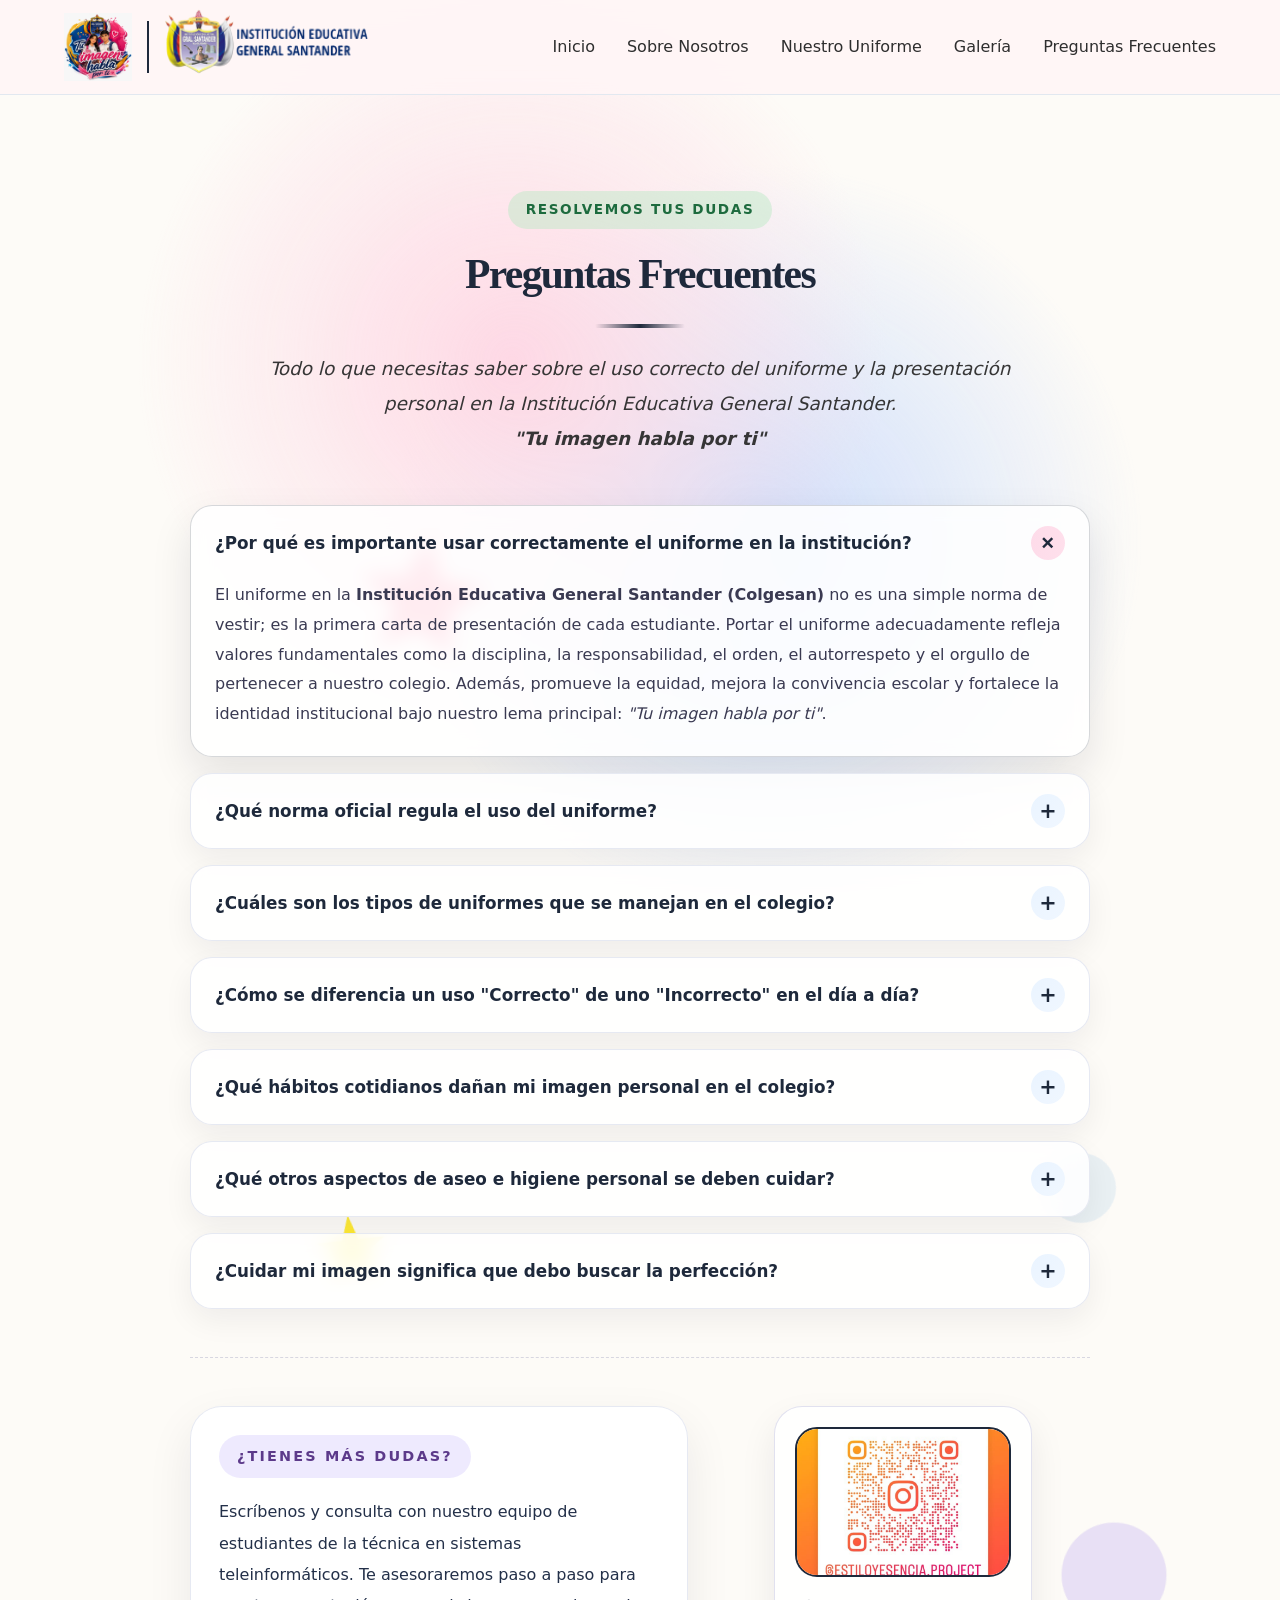
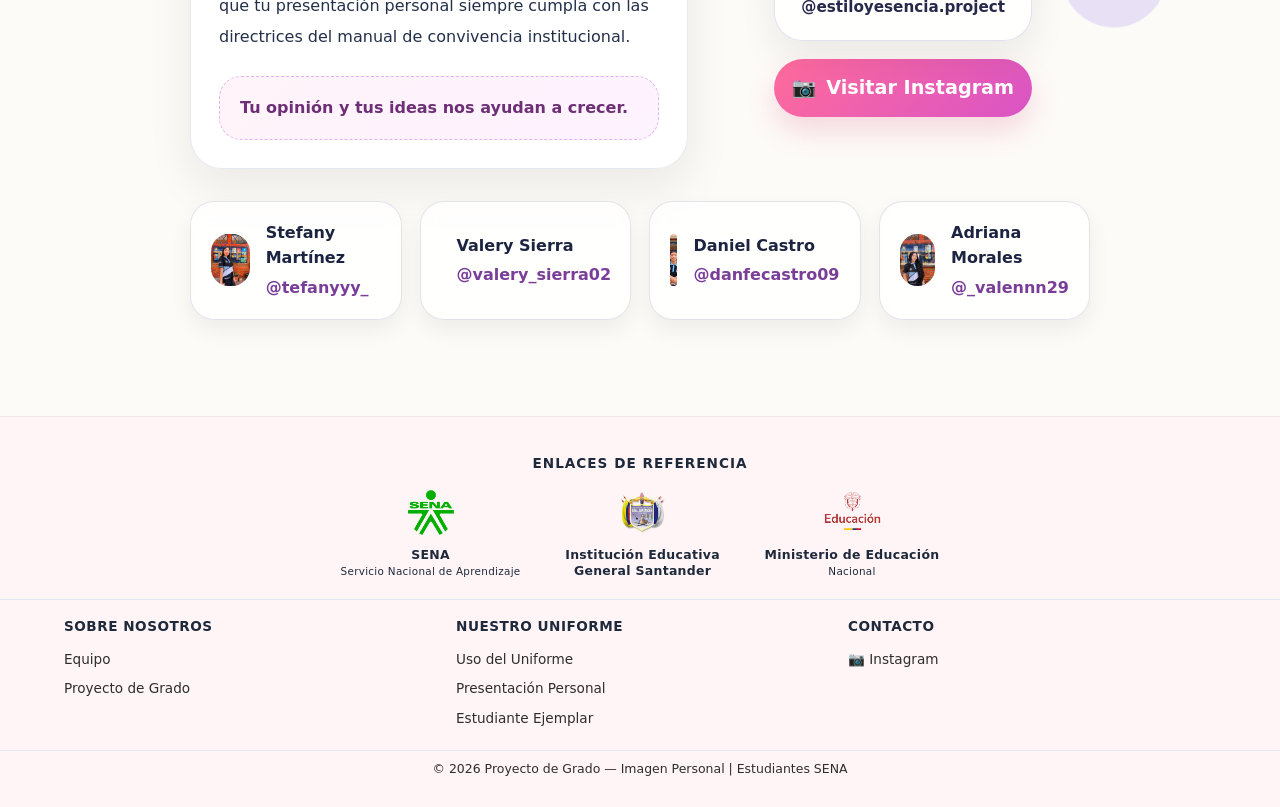
==== commit 067407db: "Optimizacion responsive movil y enlaces institucionales (header/footer)" ====
--- a/contacto.html
+++ b/contacto.html
@@ -4,7 +4,7 @@
 <head>
     <meta charset="UTF-8">
     <meta name="viewport" content="width=device-width, initial-scale=1.0">
-    <title>Contacto</title>
+    <title>Preguntas Frecuentes</title>
     <link rel="stylesheet" href="css/global.css">
     <link rel="stylesheet" href="css/contacto.css">
 </head>
@@ -16,14 +16,16 @@
             <div class="navbar-brand logo-container">
                 <img src="assets/images/escudo.jpg" alt="Escudo" class="brand-logo">
                 <div class="brand-divider"></div>
-                <img src="assets/images/IE_general_santander.png" alt="IE General Santander" class="brand-logo">
+                <a href="https://www.iecolgesan.edu.co/" target="_blank" rel="noopener noreferrer" aria-label="Ir al sitio de la IE General Santander">
+                    <img src="assets/images/IE_general_santander.png" alt="IE General Santander" class="brand-logo">
+                </a>
             </div>
             <ul class="nav-menu">
                 <li><a href="index.html" class="nav-link" data-page="inicio">Inicio</a></li>
                 <li><a href="sobre-mi.html" class="nav-link" data-page="sobre-mi">Sobre Nosotros</a></li>
                 <li><a href="uniforme.html" class="nav-link" data-page="uniforme">Nuestro Uniforme</a></li>
                 <li><a href="galeria.html" class="nav-link" data-page="galeria">Galería</a></li>
-                <li><a href="contacto.html" class="nav-link" data-page="contacto">Contacto</a></li>
+                <li><a href="contacto.html" class="nav-link" data-page="contacto">Preguntas Frecuentes</a></li>
             </ul>
         </div>
     </nav>
@@ -44,15 +46,162 @@
                 <circle cx="12" cy="12" r="7" fill="#7048e8" opacity="0.18"/>
             </svg>
         </div>
+
         <section class="contact-section">
             <div class="contact-header">
-                <h2>¡Contáctanos!</h2>
-                <p class="contact-subtitle">Escríbenos, estamos listos para escucharte y acompañarte en tu camino.</p>
-            </div>
-
+                <span class="faq-eyebrow">Resolvemos tus dudas</span>
+                <h2>Preguntas Frecuentes</h2>
+                <p class="contact-subtitle">Todo lo que necesitas saber sobre el uso correcto del uniforme y la presentación personal en la Institución Educativa General Santander. <br><strong>"Tu imagen habla por ti"</strong></p>
+            </div>
+
+            <!-- ACORDEÓN FAQ -->
+            <div class="faq-accordion">
+
+                <div class="faq-item">
+                    <button class="faq-question" aria-expanded="false">
+                        <span>¿Por qué es importante usar correctamente el uniforme en la institución?</span>
+                        <span class="faq-icon">+</span>
+                    </button>
+                    <div class="faq-answer">
+                        <div class="faq-answer-inner">
+                            <p>El uniforme en la <strong>Institución Educativa General Santander (Colgesan)</strong> no es una simple norma de vestir; es la primera carta de presentación de cada estudiante. Portar el uniforme adecuadamente refleja valores fundamentales como la disciplina, la responsabilidad, el orden, el autorrespeto y el orgullo de pertenecer a nuestro colegio. Además, promueve la equidad, mejora la convivencia escolar y fortalece la identidad institucional bajo nuestro lema principal: <em>"Tu imagen habla por ti"</em>.</p>
+                        </div>
+                    </div>
+                </div>
+
+                <div class="faq-item">
+                    <button class="faq-question" aria-expanded="false">
+                        <span>¿Qué norma oficial regula el uso del uniforme?</span>
+                        <span class="faq-icon">+</span>
+                    </button>
+                    <div class="faq-answer">
+                        <div class="faq-answer-inner">
+                            <p>El uso correcto de cada uniforme (sea de diario, de gala o de educación física) está regulado oficialmente por el <strong>Artículo 81 del Manual de Convivencia Institucional</strong>. Todo estudiante de Colgesan debe conocer y aplicar estas pautas para vestir de forma adecuada según la ocasión correspondiente.</p>
+                        </div>
+                    </div>
+                </div>
+
+                <div class="faq-item">
+                    <button class="faq-question" aria-expanded="false">
+                        <span>¿Cuáles son los tipos de uniformes que se manejan en el colegio?</span>
+                        <span class="faq-icon">+</span>
+                    </button>
+                    <div class="faq-answer">
+                        <div class="faq-answer-inner">
+                            <p>Existen dos tipos principales de uniformes que corresponden a distintas actividades:</p>
+                            <ol class="faq-list">
+                                <li><strong>Uniforme de Diario:</strong> Diseñado para las jornadas de clases convencionales (con versiones específicas para Hombre y Mujer).</li>
+                                <li><strong>Uniforme de Educación Física:</strong> Diseñado específicamente para las actividades deportivas y recreativas de la institución.</li>
+                            </ol>
+                        </div>
+                    </div>
+                </div>
+
+                <div class="faq-item">
+                    <button class="faq-question" aria-expanded="false">
+                        <span>¿Cómo se diferencia un uso "Correcto" de uno "Incorrecto" en el día a día?</span>
+                        <span class="faq-icon">+</span>
+                    </button>
+                    <div class="faq-answer">
+                        <div class="faq-answer-inner">
+                            <p>De acuerdo con las pautas de presentación personal institucionales, estas son las diferencias clave que debes tener en cuenta en tu presentación cotidiana:</p>
+                            <div class="faq-table-wrapper">
+                                <table class="faq-table">
+                                    <thead>
+                                        <tr>
+                                            <th>Aspecto</th>
+                                            <th>❌ Uso Incorrecto (Antes)</th>
+                                            <th>✅ Uso Correcto (Después)</th>
+                                        </tr>
+                                    </thead>
+                                    <tbody>
+                                        <tr>
+                                            <td data-label="Aspecto">Estado de las prendas</td>
+                                            <td data-label="Incorrecto">Uniforme incompleto, arrugado o desordenado.</td>
+                                            <td data-label="Correcto">Uniforme limpio, planchado y completo.</td>
+                                        </tr>
+                                        <tr>
+                                            <td data-label="Aspecto">Camisa</td>
+                                            <td data-label="Incorrecto">Camisa llevada por fuera del pantalón o la falda.</td>
+                                            <td data-label="Correcto">Camisa bien presentada y debidamente metida.</td>
+                                        </tr>
+                                        <tr>
+                                            <td data-label="Aspecto">Calzado</td>
+                                            <td data-label="Incorrecto">Zapatos o tenis sucios o descuidados.</td>
+                                            <td data-label="Correcto">Zapatos o tenis completamente limpios.</td>
+                                        </tr>
+                                        <tr>
+                                            <td data-label="Aspecto">Cabello</td>
+                                            <td data-label="Incorrecto">Cabello sin peinar o desorganizado.</td>
+                                            <td data-label="Correcto">Cabello ordenado siguiendo las normas del Manual de Convivencia.</td>
+                                        </tr>
+                                        <tr>
+                                            <td data-label="Aspecto">Actitud</td>
+                                            <td data-label="Incorrecto">Mala actitud y poco compromiso con la imagen institucional.</td>
+                                            <td data-label="Correcto">Actitud respetuosa, responsable, positiva y comprometida.</td>
+                                        </tr>
+                                    </tbody>
+                                </table>
+                            </div>
+                        </div>
+                    </div>
+                </div>
+
+                <div class="faq-item">
+                    <button class="faq-question" aria-expanded="false">
+                        <span>¿Qué hábitos cotidianos dañan mi imagen personal en el colegio?</span>
+                        <span class="faq-icon">+</span>
+                    </button>
+                    <div class="faq-answer">
+                        <div class="faq-answer-inner">
+                            <p>La imagen personal va más allá de la ropa; se construye día a día con nuestras acciones. Existen <strong>5 cosas clave</strong> que dañan tu imagen y que debes evitar:</p>
+                            <ol class="faq-list">
+                                <li><strong>Llegar tarde:</strong> Demuestra una falta de compromiso y de respeto hacia tu propio tiempo y el de los demás.</li>
+                                <li><strong>Uniforme descuidado:</strong> Portar un uniforme sucio, arrugado o incompleto proyecta desorden y falta de respeto por las normas del colegio.</li>
+                                <li><strong>Hablar con groserías:</strong> El lenguaje que utilizas te define. Las palabras groseras deterioran tu imagen y dañan las relaciones con tus compañeros.</li>
+                                <li><strong>Falta de respeto:</strong> Interrumpir a los demás, burlarse o mantener malas actitudes arruina la convivencia y deja una mala impresión.</li>
+                                <li><strong>Desorden y desorganización:</strong> Mantener tus pertenencias y tus espacios de estudio desordenados transmite descuido y falta de organización.</li>
+                            </ol>
+                        </div>
+                    </div>
+                </div>
+
+                <div class="faq-item">
+                    <button class="faq-question" aria-expanded="false">
+                        <span>¿Qué otros aspectos de aseo e higiene personal se deben cuidar?</span>
+                        <span class="faq-icon">+</span>
+                    </button>
+                    <div class="faq-answer">
+                        <div class="faq-answer-inner">
+                            <p>La pulcritud es una parte indivisible del uniforme. Para reflejar el compromiso institucional dentro y fuera del plantel, es indispensable cuidar:</p>
+                            <ul class="faq-list">
+                                <li>El <strong>cabello organizado</strong>.</li>
+                                <li>Las <strong>uñas limpias</strong>.</li>
+                                <li>El uso de <strong>accesorios discretos</strong>.</li>
+                                <li>Una adecuada higiene personal en general.</li>
+                            </ul>
+                        </div>
+                    </div>
+                </div>
+
+                <div class="faq-item">
+                    <button class="faq-question" aria-expanded="false">
+                        <span>¿Cuidar mi imagen significa que debo buscar la perfección?</span>
+                        <span class="faq-icon">+</span>
+                    </button>
+                    <div class="faq-answer">
+                        <div class="faq-answer-inner">
+                            <p>No. Cuidar tu presentación personal <strong>no es buscar la perfección estética</strong>, sino una forma de demostrar respeto por ti mismo, por tus compañeros, por tus docentes y por toda la comunidad de la Institución Educativa General Santander. Recuerda siempre que: <em>¡Pequeños cambios hacen una gran diferencia!</em></p>
+                        </div>
+                    </div>
+                </div>
+
+            </div>
+
+            <!-- CONTACTO RÁPIDO -->
             <div class="contact-hero">
                 <div class="hero-copy">
-                    <span class="hero-eyebrow">Estamos para ayudarte</span>
+                    <span class="hero-eyebrow">¿Tienes más dudas?</span>
                     <p class="hero-copy-text">Escríbenos y consulta con nuestro equipo de estudiantes de la técnica en sistemas teleinformáticos. Te asesoraremos paso a paso para que tu presentación personal siempre cumpla con las directrices del manual de convivencia institucional.</p>
                     <div class="hero-note">
                         <p>Tu opinión y tus ideas nos ayudan a crecer.</p>
@@ -108,40 +257,6 @@
                         <a href="https://www.instagram.com/_valennn29?igsh=MWdraXpzaTV1cjNpcA==" target="_blank" rel="noopener noreferrer">@_valennn29</a>
                     </div>
                 </article>
-            </div>
-
-            <div class="why-contact">
-                <h3>¿Por qué escribirnos?</h3>
-                <div class="why-grid">
-                    <article class="why-card why-blue">
-                        <span class="why-icon">💬</span>
-                        <div>
-                            <h4>Respondemos tus dudas</h4>
-                            <p>Te orientamos sobre uniformes, presentaciones y normas institucionales.</p>
-                        </div>
-                    </article>
-                    <article class="why-card why-yellow">
-                        <span class="why-icon">👥</span>
-                        <div>
-                            <h4>Asesoría personalizada</h4>
-                            <p>Atención cercana para que tu imagen sea clara, segura y profesional.</p>
-                        </div>
-                    </article>
-                    <article class="why-card why-rose">
-                        <span class="why-icon">📘</span>
-                        <div>
-                            <h4>Cumple con el manual</h4>
-                            <p>Te ayudamos a seguir las directrices del reglamento de convivencia.</p>
-                        </div>
-                    </article>
-                    <article class="why-card why-green">
-                        <span class="why-icon">✨</span>
-                        <div>
-                            <h4>Mejora tu imagen</h4>
-                            <p>Potencia tu presentación personal para destacar en el aula y fuera de ella.</p>
-                        </div>
-                    </article>
-                </div>
             </div>
         </section>
     </main>
@@ -152,20 +267,26 @@
             <h3>Enlaces de Referencia</h3>
             <div class="logos-container">
                 <div class="logo-item">
-                    <img src="assets/images/sena.png" alt="Logo SENA" class="institutional-logo">
-                    <p class="institutional-text"><strong>SENA</strong><br><small>Servicio Nacional de
-                            Aprendizaje</small></p>
+                    <a href="https://portal.senasofiaplus.edu.co/" target="_blank" rel="noopener noreferrer" aria-label="Ir al portal SENA Sofia Plus">
+                        <img src="assets/images/sena.png" alt="Logo SENA" class="institutional-logo">
+                        <p class="institutional-text"><strong>SENA</strong><br><small>Servicio Nacional de
+                                Aprendizaje</small></p>
+                    </a>
                 </div>
                 <div class="logo-item">
-                    <img src="assets/images/logo_colgesan.png" alt="Logo IE General Santander"
-                        class="institutional-logo">
-                    <p class="institutional-text"><strong>Institución Educativa General Santander</strong></p>
+                    <a href="https://www.iecolgesan.edu.co/" target="_blank" rel="noopener noreferrer" aria-label="Ir al sitio de la IE General Santander">
+                        <img src="assets/images/logo_colgesan.png" alt="Logo IE General Santander"
+                            class="institutional-logo">
+                        <p class="institutional-text"><strong>Institución Educativa General Santander</strong></p>
+                    </a>
                 </div>
                 <div class="logo-item">
-                    <img src="assets/images/Ministerio de educacion.png" alt="Logo Ministerio de Educación"
-                        class="institutional-logo">
-                    <p class="institutional-text"><strong>Ministerio de Educación</strong><br><small>Nacional</small>
-                    </p>
+                    <a href="https://www.mineducacion.gov.co/portal/" target="_blank" rel="noopener noreferrer" aria-label="Ir al sitio del Ministerio de Educación Nacional">
+                        <img src="assets/images/Ministerio de educacion.png" alt="Logo Ministerio de Educación"
+                            class="institutional-logo">
+                        <p class="institutional-text"><strong>Ministerio de Educación</strong><br><small>Nacional</small>
+                        </p>
+                    </a>
                 </div>
             </div>
         </div>
@@ -201,4 +322,4 @@
     <script src="js/main.js"></script>
 </body>
 
-</html>+</html>
--- a/css/global.css
+++ b/css/global.css
@@ -401,25 +401,123 @@
 /* === RESPONSIVE === */
 @media (max-width: 768px) {
     :root {
+        --nav-height: 150px;
         --footer-height: 320px;
+    }
+
+    .navbar {
+        height: auto;
+        min-height: var(--nav-height);
     }
 
     .navbar-container {
         flex-direction: column;
+        gap: var(--spacing-xs);
+        padding: var(--spacing-sm) var(--spacing-md);
+    }
+
+    .brand-logo {
+        height: 48px;
+    }
+
+    .brand-divider {
+        height: 36px;
+    }
+
+    .logo-container {
+        gap: 10px;
+    }
+
+    .nav-menu {
         gap: var(--spacing-sm);
-        padding: var(--spacing-sm) var(--spacing-md);
-    }
-
-    .nav-menu {
-        gap: var(--spacing-md);
         flex-wrap: wrap;
         justify-content: center;
+    }
+
+    .nav-link {
+        font-size: 0.9rem;
+    }
+
+    /* Footer institucional */
+    .logos-container {
+        gap: var(--spacing-md);
+    }
+
+    .logo-item {
+        max-width: 140px;
+    }
+
+    .institutional-logo {
+        height: 38px;
+    }
+
+    .institutional-text {
+        font-size: 0.72rem;
+    }
+
+    .footer-container {
+        grid-template-columns: 1fr;
+        text-align: center;
+    }
+
+    .footer-section ul {
+        padding: 0;
     }
 
     .instagram-contact-container {
         flex-direction: column;
         text-align: center;
     }
+}
+
+@media (max-width: 480px) {
+    :root {
+        --nav-height: 170px;
+    }
+
+    .brand-logo {
+        height: 40px;
+    }
+
+    .nav-menu {
+        gap: 0.6rem;
+    }
+
+    .nav-link {
+        font-size: 0.82rem;
+    }
+
+    .container {
+        padding: var(--spacing-lg) var(--spacing-sm);
+    }
+
+    .logos-container {
+        flex-direction: column;
+    }
+
+    .logo-item {
+        max-width: none;
+    }
+}
+
+/* Enlaces de logos del footer: sin subrayado ni color de texto heredado */
+.logo-item a {
+    display: inline-block;
+    text-decoration: none;
+    color: inherit;
+}
+
+.logo-item a:hover {
+    color: inherit;
+    opacity: 0.85;
+}
+
+.logo-item a img {
+    transition: transform 0.3s ease;
+}
+
+.logo-item a:hover img {
+    transform: scale(1.05);
 }
 
 /* === ACCESSIBILITY === */
--- a/css/contacto.css
+++ b/css/contacto.css
@@ -38,6 +38,19 @@
     border-radius: 999px;
 }
 
+.faq-eyebrow {
+    display: inline-flex;
+    padding: 8px 18px;
+    border-radius: 999px;
+    background: rgba(184, 232, 196, 0.45);
+    color: #1d6b3e;
+    font-size: 0.85rem;
+    font-weight: 700;
+    letter-spacing: 0.12em;
+    text-transform: uppercase;
+    margin-bottom: var(--spacing-md);
+}
+
 .contact-subtitle {
     font-size: 1.15rem;
     color: var(--text-color);
@@ -48,13 +61,146 @@
     line-height: 1.9;
 }
 
+/* =========================================
+   FAQ ACCORDION
+   ========================================= */
+.faq-accordion {
+    display: flex;
+    flex-direction: column;
+    gap: 16px;
+    margin-bottom: var(--spacing-xl);
+}
+
+.faq-item {
+    background: rgba(255,255,255,0.86);
+    border: 1px solid rgba(226,229,240,0.85);
+    border-radius: 22px;
+    box-shadow: 0 12px 30px rgba(15,23,42,0.06);
+    backdrop-filter: blur(10px);
+    overflow: hidden;
+    transition: box-shadow 0.25s ease, border-color 0.25s ease;
+}
+
+.faq-item.active {
+    border-color: rgba(30, 41, 59, 0.18);
+    box-shadow: 0 18px 40px rgba(15,23,42,0.1);
+}
+
+.faq-question {
+    width: 100%;
+    display: flex;
+    align-items: center;
+    justify-content: space-between;
+    gap: 16px;
+    padding: 20px 24px;
+    background: transparent;
+    border: none;
+    text-align: left;
+    cursor: pointer;
+    font-family: var(--font-main);
+    font-size: 1.05rem;
+    font-weight: 700;
+    color: var(--primary-color);
+}
+
+.faq-question span:first-child {
+    line-height: 1.5;
+}
+
+.faq-icon {
+    flex-shrink: 0;
+    width: 34px;
+    height: 34px;
+    display: grid;
+    place-items: center;
+    border-radius: 50%;
+    background: linear-gradient(135deg, #eaf4ff, #f0f7ff);
+    color: var(--primary-color);
+    font-size: 1.3rem;
+    font-weight: 700;
+    transition: transform 0.3s ease, background 0.3s ease;
+}
+
+.faq-item.active .faq-icon {
+    transform: rotate(135deg);
+    background: linear-gradient(135deg, #ffe0ec, #fddbe9);
+}
+
+.faq-answer {
+    max-height: 0;
+    overflow: hidden;
+    transition: max-height 0.35s ease;
+}
+
+.faq-answer-inner {
+    padding: 0 24px 22px;
+    color: #3a3a52;
+}
+
+.faq-answer-inner p {
+    margin: 0 0 6px;
+    line-height: 1.85;
+}
+
+.faq-list {
+    margin: 10px 0 0;
+    padding-left: 22px;
+    display: flex;
+    flex-direction: column;
+    gap: 8px;
+}
+
+.faq-list li {
+    line-height: 1.75;
+}
+
+.faq-table-wrapper {
+    margin-top: 14px;
+    overflow-x: auto;
+    border-radius: 16px;
+    border: 1px solid rgba(226,229,240,0.9);
+}
+
+.faq-table {
+    width: 100%;
+    border-collapse: collapse;
+    font-size: 0.92rem;
+}
+
+.faq-table thead th {
+    background: var(--primary-color);
+    color: #fff;
+    padding: 12px 16px;
+    text-align: left;
+    font-weight: 700;
+}
+
+.faq-table tbody td {
+    padding: 12px 16px;
+    border-top: 1px solid rgba(226,229,240,0.9);
+    vertical-align: top;
+}
+
+.faq-table tbody tr:nth-child(even) {
+    background: rgba(240, 243, 250, 0.6);
+}
+
+.faq-table tbody td:first-child {
+    font-weight: 700;
+    color: var(--primary-color);
+    white-space: nowrap;
+}
+
 .contact-hero {
     display: grid;
     grid-template-columns: 1.2fr 0.9fr;
     gap: 28px;
     align-items: start;
     margin-top: var(--spacing-xl);
-}
+    padding-top: var(--spacing-xl);
+    border-top: 1px dashed rgba(200, 200, 215, 0.7);
+}
+
 
 .hero-copy-text {
     margin: 0;
@@ -197,77 +343,8 @@
     height: 180px;
 }
 
-.why-contact {
-    margin-top: 36px;
-    padding: 32px 0 0;
-    position: relative;
-    z-index: 1;
-}
-
-.why-contact h3 {
-    font-size: 2rem;
-    color: var(--primary-color);
-    margin-bottom: 22px;
-    letter-spacing: 0.02em;
-}
-
-.why-grid {
-    display: grid;
-    grid-template-columns: repeat(2, minmax(0, 1fr));
-    gap: 18px;
-}
-
-.why-card {
-    display: grid;
-    grid-template-columns: auto 1fr;
-    gap: 16px;
-    align-items: center;
-    padding: 20px 22px;
-    border-radius: 28px;
-    background: rgba(255,255,255,0.82);
-    border: 1px solid rgba(225, 225, 235, 0.85);
-    box-shadow: 0 14px 32px rgba(15,23,42,0.06);
-    backdrop-filter: blur(10px);
-}
-.why-icon {
-    width: 56px;
-    height: 56px;
-    display: grid;
-    place-items: center;
-    border-radius: 18px;
-    font-size: 1.5rem;
-    box-shadow: inset 0 0 0 1px rgba(255,255,255,0.6);
-}
-
-.why-card h4 {
-    margin: 0 0 6px;
-    font-size: 1.05rem;
-    color: #2b2450;
-}
-
-.why-card p {
-    margin: 0;
-    color: #4d4d66;
-    line-height: 1.75;
-}
-
-.why-blue {
-    background: linear-gradient(135deg, #eaf4ff, #f0f7ff);
-}
-
-.why-yellow {
-    background: linear-gradient(135deg, #fff7e6, #fff0d9);
-}
-
-.why-rose {
-    background: linear-gradient(135deg, #fff0f7, #fceaf3);
-}
-
-.why-green {
-    background: linear-gradient(135deg, #eff9f1, #ebf5ea);
-}
-
 .member-icon {
+
     width: 52px;
     height: 52px;
     display: grid;
@@ -311,8 +388,7 @@
 
     .hero-copy,
     .hero-qr-panel,
-    .member-grid,
-    .why-grid {
+    .member-grid {
         gap: 14px;
     }
 
@@ -320,11 +396,83 @@
         grid-template-columns: 1fr;
     }
 
-    .why-grid {
-        grid-template-columns: 1fr;
-    }
-
-    .why-contact {
-        margin-top: 28px;
-    }
-}
+    .faq-question {
+        padding: 16px 18px;
+        font-size: 0.95rem;
+        gap: 10px;
+    }
+
+    .faq-answer-inner {
+        padding: 0 18px 18px;
+    }
+
+    .faq-icon {
+        width: 28px;
+        height: 28px;
+        font-size: 1.1rem;
+    }
+
+    .faq-table {
+        font-size: 0.85rem;
+    }
+
+    .faq-table thead th,
+    .faq-table tbody td {
+        padding: 10px 12px;
+    }
+
+    .contact-header h2 {
+        font-size: 1.7rem;
+    }
+
+    .contact-subtitle {
+        font-size: 1rem;
+        line-height: 1.6;
+    }
+
+    .hero-copy {
+        padding: 20px;
+    }
+
+    .hero-eyebrow {
+        font-size: 0.78rem;
+    }
+
+    .qr-card {
+        padding: 14px;
+    }
+
+    .ig-qr {
+        max-width: 220px;
+        margin-inline: auto;
+    }
+
+    .quick-btn.instagram {
+        width: 100%;
+        font-size: 0.95rem;
+    }
+
+    .member-card {
+        flex-direction: column;
+        text-align: center;
+        gap: 10px;
+        padding: 16px;
+    }
+}
+
+@media (max-width: 480px) {
+    .contact-header h2 {
+        font-size: 1.45rem;
+    }
+
+    .faq-question {
+        font-size: 0.88rem;
+    }
+
+    .faq-table-wrapper {
+        margin-inline: -18px;
+        border-radius: 0;
+        border-inline: none;
+    }
+}
+
